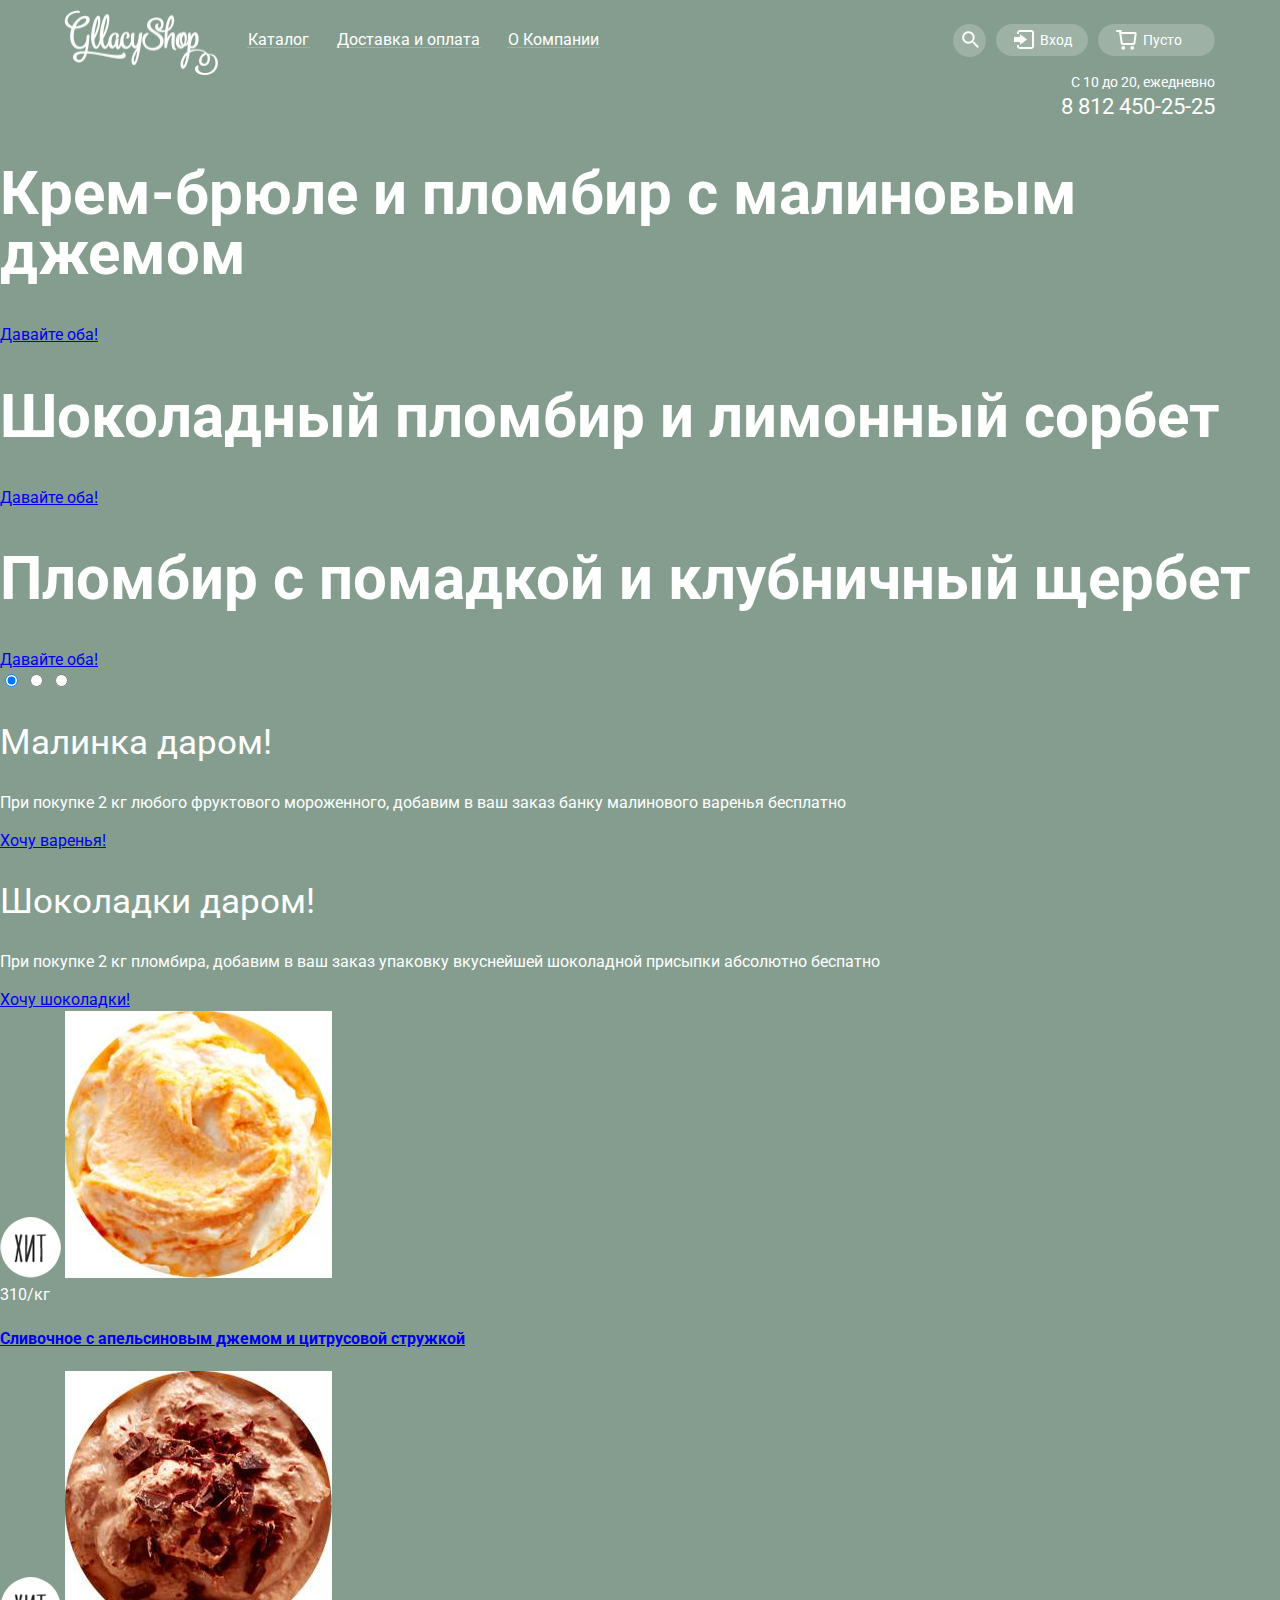
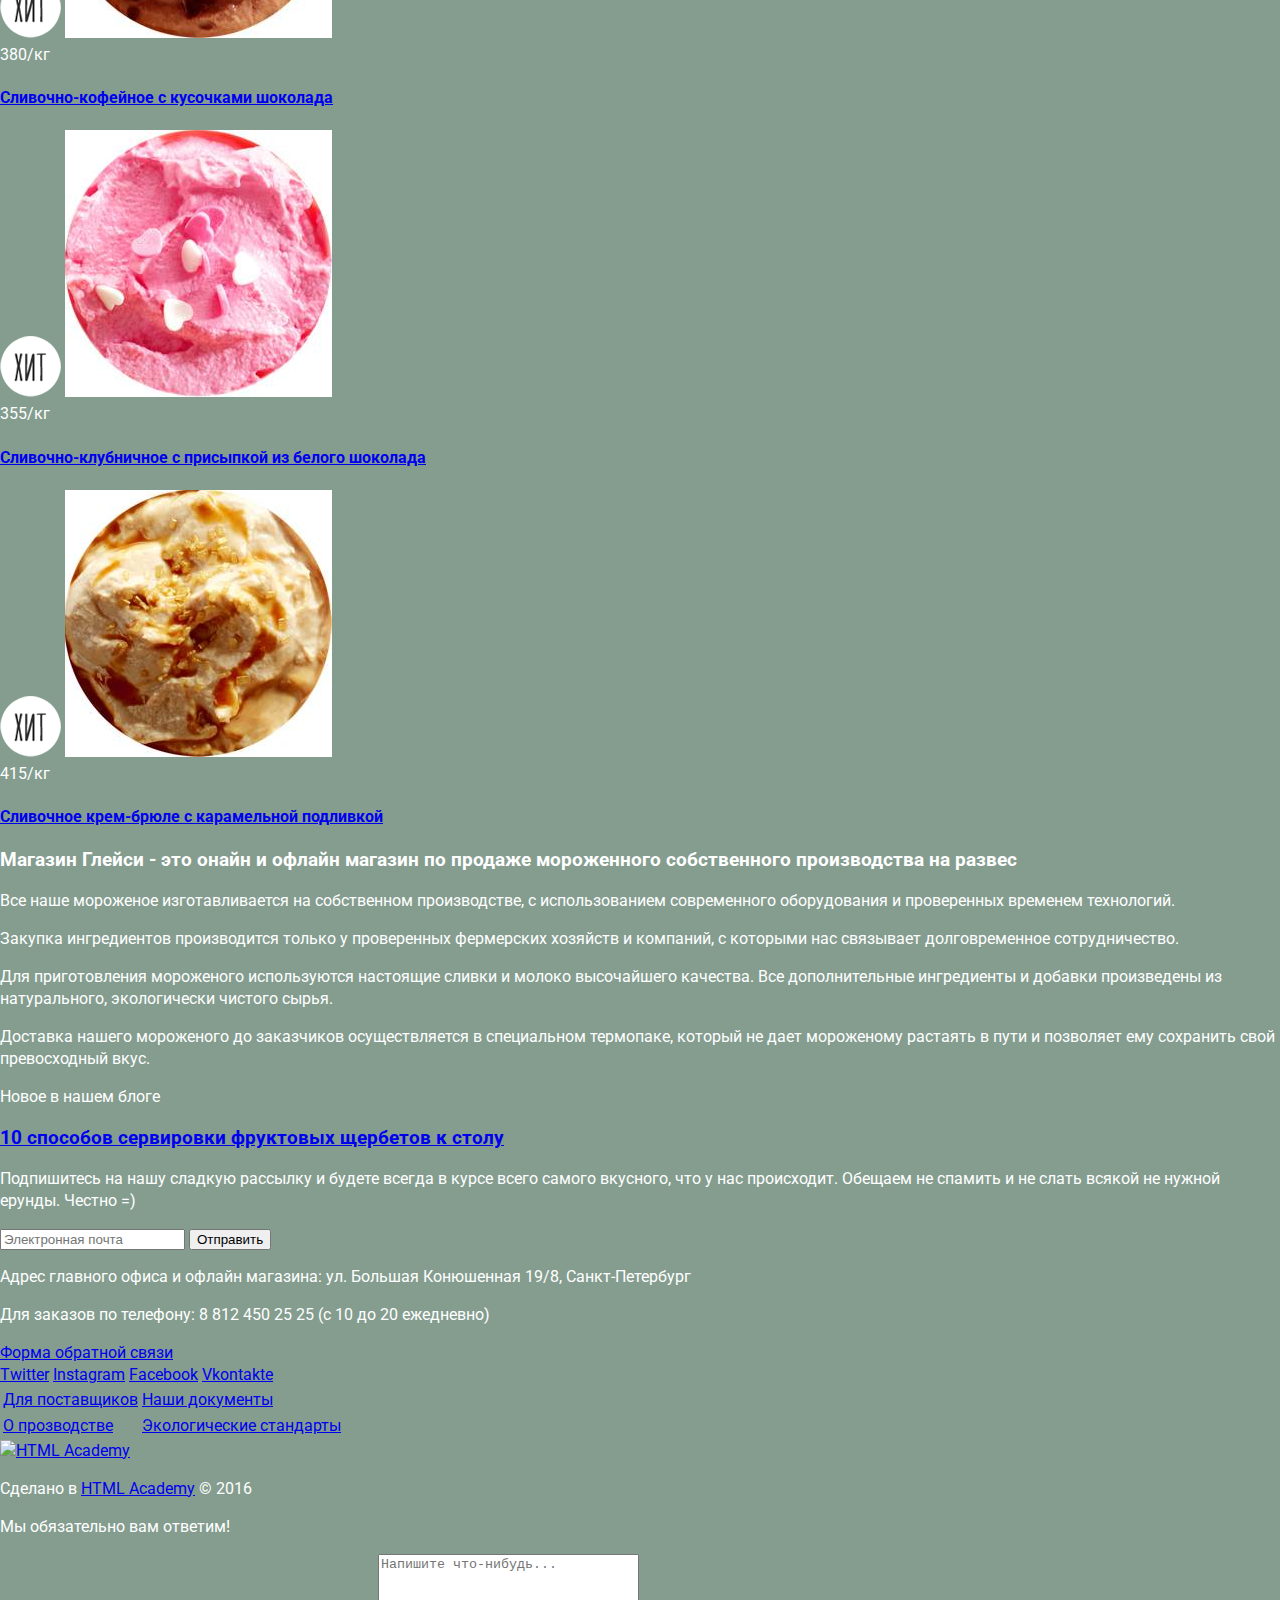
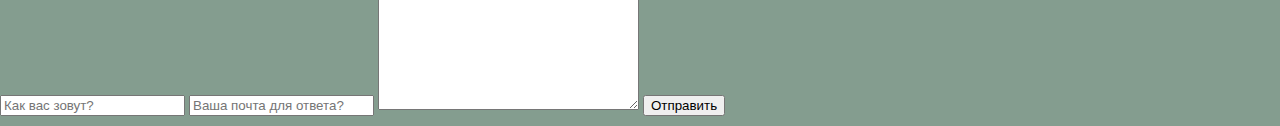
==== index.html @ 75b96e20 "Исправление и доработка классов" ====
<!DOCTYPE html>
<html lang="ru">
  <head>
    <meta charset="utf-8">
    <title>HTML Academy: Глейси</title>
    <link href='https://fonts.googleapis.com/css?family=Roboto:400,500,600,700&amp;subset=cyrillic,latin' rel='stylesheet' type='text/css'>
    <link rel="stylesheet" href="css/style.css">
  </head>
  <body class="page">
    
    
    <div class="page__main-head">
    
      <header class="main-head  main-head--clearfix">
      
        
        <div class="main-head__logo">
          <div class="logo">
            <img src="img/logo.png" width="154" height="65" alt="logo" title="Логотип">
          </div>
        </div>
        
        
        <div class="main-head__main-nav">
          <nav class="main-nav">
            
            <ul class="main-nav__list">
              
              <li class="main-nav__item  main-nav__item--1">
                <a href="#" class="main-nav__link">Каталог</a>
                <ul class="main-nav__submenu-list">
                  <li class="main-nav__submenu-item">
                    <span class="main-nav__submenu-title">Новинки</span>
                  </li>
                  <li class="main-nav__submenu-item">
                    <a href="catalog.html" class="main-nav__submenu-link">Сливочное</a>
                  </li>
                  <li class="main-nav__submenu-item">
                    <a href="#" class="main-nav__submenu-link">Щербеты</a>
                  </li>
                  <li class="main-nav__submenu-item">
                    <a href="#" class="main-nav__submenu-link">Фруктовый лед</a>
                  </li>
                  <li class="main-nav__submenu-item">
                    <a href="#" class="main-nav__submenu-link">Мелорин</a>
                  </li>
                </ul>
              </li>
              
              <li class="main-nav__item">
                <a href="#" class="main-nav__link">Доставка и оплата</a>
              </li>
              
              <li class="main-nav__item">
                <a href="#" class="main-nav__link">О Компании</a>
              </li>
              
            </ul>
            
          </nav>
        </div>
        
        
        <div class="main-head__user-menu">
         
          <div class="user-menu">
           
            <div class="user-menu__search">
              <div class="search">
                <a class="search__btn" href="#" title="Поиск"></a>
                <div class="search__popup">
                  <form class="search__form" action="#" method="get">
                    <input class="search__input" type="search" id="search" name="search" placeholder="Что ищем?" required>
                  </form>
                </div>
              </div>
            </div>
            
            <div class="user-menu__login">
              <div class="login">
                <a class="login__btn" href="#">Вход</a>
                <div class="login__popup">
                  <form class="login__form" action="/echo" method="post">
                    <input class="login__email" type="email" id="email" name="email" placeholder="Электронная почта" required>
                    <input class="login__password" type="password" id="password" name="password" placeholder="Пароль" required>
                    <input class="login__submit" type="submit" value="Войти">
                    <div class="login__links">
                      <a href="#">Забыли пароль?</a>
                      <a href="#">Новая регистрация</a>
                    </div>
                  </form>
                </div>
              </div>
            </div>
            
            <div class="user-menu__cart">
              <div class="cart">
                <a class="cart__link" href="#" title="Корзина">Пусто</a>
              </div>
            </div>
            
          </div>
          
          
          <div class="contacts-brief">
            С 10 до 20, ежедневно
            <span>8&nbsp;812&nbsp;450-25-25</span>
          </div>
          
        </div>
        
        
      </header>
      
    </div>
    
    
    
    
    <div class="page__main-content">
    
    
      <main class="main-content">

        <section class="slider">

          <div class="slider__item  slider__item--1">
            <h1 class="slider__title">Крем-брюле и пломбир с малиновым джемом</h1>
            <a href="#" class="slider__btn">Давайте оба!</a>
          </div>

          <div class="slider__item  slider__item--2">
            <h1 class="slider__title">Шоколадный пломбир и лимонный сорбет</h1>
            <a href="#" class="slider__btn">Давайте оба!</a>
          </div>

          <div class="slider__item  slider__item--3">
            <h1 class="slider__title">Пломбир с помадкой и клубничный щербет</h1>
            <a href="#" class="slider__btn">Давайте оба!</a>
          </div>

          <div class="slider__toggle">

            <label for="radio-slide1" ></label>
            <input type="radio" class="slide-toggle" id="radio-slide1" name="toggle" checked>

            <label for="radio-slide2" ></label>
            <input type="radio" class="slide-toggle" id="radio-slide2" name="toggle">

            <label for="radio-slide3" ></label>
            <input type="radio" class="slide-toggle" id="radio-slide3" name="toggle">

          </div>

        </section>


        <section class="banners">

          <div class="banners__block-1">
            <h2>Малинка даром!</h2>
            <p>При покупке 2 кг любого фруктового 
               мороженного, добавим в ваш заказ банку
               малинового варенья бесплатно</p>
            <a class="banners__btn" href="#">Хочу варенья!</a>
          </div>

          <div class="banners__block-1">
            <h2>Шоколадки даром!</h2>
            <p>При покупке 2 кг пломбира, добавим в ваш
               заказ упаковку вкуснейшей шоколадной
               присыпки абсолютно беспатно</p>
            <a class="banners__btn" href="#">Хочу шоколадки!</a>
          </div>

        </section>


        <section class="promo">

          <article class="product">
            <img class="product__hit-pic" src="img/hit-icon.png" alt="Хит" width="61" height="61">
            <img class="product__icecream-pic" src="img/product-01.jpg" alt="Мороженное" width="267" height="267">
            <div class="product__price">
              310<span class="product__price-ru-icon">/кг</span>
            </div>
            <a class="product__name" href="#">
              <h4>Сливочное с апельсиновым джемом и цитрусовой стружкой</h4>
            </a>
          </article>

          <article class="product">
            <img class="product__hit-pic" src="img/hit-icon.png" alt="Хит" width="61" height="61">
            <img class="product__icecream-pic" src="img/product-02.jpg" alt="Мороженное" width="267" height="267">
            <div class="product__price">
              380<span class="product__price-ru-icon">/кг</span>
            </div>
            <a class="product__name" href="#">
              <h4>Сливочно-кофейное с кусочками шоколада</h4>
            </a>
          </article>

          <article class="product">
            <img class="product__hit-pic" src="img/hit-icon.png" alt="Хит" width="61" height="61">
            <img class="product__icecream-pic" src="img/product-03.jpg" alt="Мороженное" width="267" height="267">
            <div class="product__price">
              355<span class="product__price-ru-icon">/кг</span>
            </div>
            <a class="product__name" href="#">
              <h4>Сливочно-клубничное с присыпкой из белого шоколада</h4>
            </a>
          </article>

          <article class="product">
            <img class="product__hit-pic" src="img/hit-icon.png" alt="Хит" width="61" height="61">
            <img class="product__icecream-pic" src="img/product-04.jpg" alt="Мороженное" width="267" height="267">
            <div class="product__price">
              415<span class="product__price-ru-icon">/кг</span>
            </div>
            <a class="product__name" href="#">
              <h4>Сливочное крем-брюле с карамельной подливкой</h4>
            </a>
          </article>

        </section>


        <section class="features">

          <h3 class="features__head">Магазин Глейси - это онайн и офлайн магазин по продаже мороженного собственного производства на развес</h3>

          <div class="features__item">
            <p>Все наше мороженое изготавливается на собственном производстве, с использованием современного оборудования и проверенных временем технологий.</p>
          </div>

          <div class="features__item">
            <p>Закупка ингредиентов  производится только у проверенных фермерских хозяйств и компаний, с которыми нас связывает долговременное сотрудничество.</p>
          </div>

          <div class="features__item">
            <p>Для приготовления мороженого используются настоящие сливки и молоко высочайшего качества. Все дополнительные ингредиенты и добавки произведены из натурального, экологически чистого сырья.</p>
          </div>

          <div class="features__item">
            <p>Доставка нашего мороженого до заказчиков осуществляется в специальном термопаке, который не дает мороженому растаять в пути и позволяет ему сохранить свой превосходный вкус.</p>
          </div>

        </section>


        <section class="news">

          <div class="news__random-theme">
            <p>Новое в нашем блоге</p>
            <a class="news__random-link" href="#">
              <h3>10 способов сервировки фруктовых щербетов к столу</h3>
            </a>
          </div>

          <div class="news__subscribe">
            <p>Подпишитесь на нашу сладкую рассылку
              и будете всегда в курсе всего самого вкусного, что у нас происходит. Обещаем не спамить и не слать всякой не нужной ерунды. Честно =) </p>
            <form action="/echo" method="post">
              <input class="news__email" type="email" name="news-email" placeholder="Электронная почта" required>
              <input class="news__submit" type="submit" value="Отправить">
            </form>
          </div>

        </section>


        <div class="contacts-full">

          <div class="contacts-full__map">

          </div>

          <div class="contacts-full__info">
            <div class="contacts-full__address">
              <p>Адрес главного офиса и
                 офлайн магазина:
                 <span>ул. Большая Конюшенная
                       19/8, Санкт-Петербург</span></p>
            </div>
            <div class="contacts-full__phone">
              <p>Для заказов по телефону:
                 <span>8 812 450 25 25</span>
                 (с 10 до 20 ежедневно)</p>
            </div>
            <a class="contacts-full__btn" href="#">Форма обратной связи</a>
          </div>

        </div>

      </main>
      
      
    </div>
     
      
      
    <footer class="main-footer">

      <div class="social">
        <a class="social__btn  social__btn--twitter" href="#" title="Twitter">Twitter</a>
        <a class="social__btn  social__btn--insta" href="#" title="Instagram">Instagram</a>
        <a class="social__btn  social__btn--fb" href="#" title="Facebook">Facebook</a>
        <a class="social__btn  social__btn--vk" href="#" title="Vkontakte">Vkontakte</a>
      </div>

      <div class="more-info">
        <table>
          <tr>
            <td class="more-info__item">
              <a class="more-info__item-1" href="#">Для поставщиков</a>
            </td>
            <td class="more-info__item">
              <a class="more-info__item-2" href="#">Наши документы</a>
            </td>
          </tr>
          <tr>
            <td class="more-info__item">
              <a class="more-info__item-3" href="#">О прозводстве</a>
            </td>
            <td class="more-info__item">
              <a class="more-info__item-4" href="#">Экологические стандарты</a>
            </td>
          </tr>
        </table>
      </div>

      <div class="copyright">
        <a class="copyright__logo" href="https://htmlacademy.ru" target="_blank">
          <img src="#" width="" height="" alt="HTML Academy">
        </a>
        <p class="copyright__text">
          Сделано в <a href="https://htmlacademy.ru" class="copyright__link" target="_blank">HTML Academy</a> © 2016
        </p>
      </div>

    </footer>
    
    
    
    <div class="modal-writeus">
     
      <div class="modal-writeus__close"></div>
      
      <p>Мы обязательно вам ответим!</p>
      
      <form class="modal-writeus__form" action="/echo" method="post">
        <input class="modal-writeus__name" type="text" name="modal-writeus__name" placeholder="Как вас зовут?" required>
        <input class="modal-writeus__email" type="email" name="modal-writeus__email" placeholder="Ваша почта для ответа?" required>
        <textarea class="modal-writeus__text" name="modal-writeus__text" id="modal-writeus__text" cols="30" rows="10" placeholder="Напишите что-нибудь..."></textarea>
        <input class="modal-writeus__btn" type="submit" name="modal-writeus__submit" value="Отправить">
      </form>
      
    </div>
    
    
    
  </body>
</html>
---- css/style.css ----
/*=========================== 
ОБЩИЕ СТИЛИ 
===========================*/

.page {
  color: #fff;
  font-weight: normal;
  font-size: 16px;
  font-family: "Roboto", Arial, sans-serif;
  line-height: 22px;
  background-color: #849d8f;
  margin: 10px 0;
  padding: 0;
}

h1 {
  color: #fff;
  font-weight: bold;
  font-size: 60px;
  font-family: "Roboto", Arial, sans-serif;
  line-height: 60px;
}

h2 {
  color: #fff;
  font-weight: normal;
  font-size: 35px;
  font-family: "Roboto", Arial, sans-serif;
  line-height: 41px;
}

.page__main-head {
  width: 100%;
  margin: 0;
  padding: 0;
}










/*=========================== 
ШАПКА
===========================*/

.main-head {
  width: 1150px;
  margin: 0 auto;
  padding: 0 25px;
}

.main-head--clearfix::after {
  display: table;
  clear: both;
  content: "";
}

.main-head__logo {
  float: left;
  width: 154px;
  height: 64px;
  margin-left: -1px;
}





/*=============
==============*/

.main-nav {
  float: left;
  width: 410px;
  min-height: 64px;
}

.main-nav__list {
  margin: 0;
  margin-left: 20px;
  padding: 0;
}

.main-nav__item {
  display: inline-block;
  vertical-align: top;
  list-style: none;
  margin-top: 19px;
}

.main-nav__item--1 {
  position: relative;
}

.main-nav__link {
  position: relative;
  margin-right: 4px;
  padding: 10px;
  width: 33px;
  height: 33px;
  border-radius: 50px;
  color: #fff;
  text-decoration: none;
  font-size: 16px;
  line-height: 18px;
}

.main-nav__link::before {
  content: "";
  position: absolute;
  bottom: 11px;
  right: 9px;
  left: 9px;
  height: 1px;
  background-color: rgba(255, 255, 255, 0.2);
}

.main-nav__link:hover {
  background-color: #f7f6f3;
  color: #333333;
}

.main-nav__submenu-list {
  display: none;
  position: absolute;
  list-style: none;
  margin: 0;
  padding: 0;
}

.main-nav__item--1:hover .main-nav__submenu-list {
  display: block;
  position: absolute;
  clear: both;
}

.main-nav__submenu-item {
  
}

.main-nav__submenu-link {
  text-decoration: none;
  color: #fff;
}





/*=============
==============*/

.main-head__user-menu {
  min-height: 75px;
  float: right;
  width: 262px;
  margin-top: 14px;
}



.user-menu {
  display: block;
  margin-bottom: 10px;
}



.user-menu__search {
  display: inline-block;
  vertical-align: top;
  margin-right: 6px;
}

.search {
  display: inline-block;
  vertical-align: top;
  position: relative;
}

.search__btn {
  color: #fff;
  text-decoration: none;
  display: block;
  width: 33px;
  height: 33px;
  border-radius: 50px;
  background: #9db1a5 url(../img/search-icon.png) no-repeat 9px 7px;
  font-size: 14px;
  line-height: 16px;
}

.search__btn:hover {
  background: #f8f7f4 url(../img/search-black-icon.png) no-repeat 9px 7px;
  color: #323232;
}

.search__popup {
  display: none;
  position: absolute;
}

.search:hover .search__popup {
  display: block;
  position: absolute;
  clear: both;
}

.search__form {
  
}

.search__input {
  
}



.user-menu__login {
  display: inline-block;
  vertical-align: top;
  margin-right: 6px;
}

.login {
  display: inline-block;
  vertical-align: top;
  position: relative;
}

.login__btn {
  color: #fff;
  text-decoration: none;
  display: block;
  width: 48px;
  height: 24px;
  border-radius: 50px;
  padding-top: 8px;
  padding-left: 44px;
  background: #9db1a5 url(../img/login-icon.png) no-repeat 18px 6px;
  font-size: 14px;
  line-height: 16px;
}

.login__btn:hover {
  background: #f8f7f4 url(../img/login-black-icon.png) no-repeat 18px 6px;
  color: #323232;
}

.login__popup {
  display: none;
  position: absolute;
}

.login:hover .login__popup {
  display: block;
  position: absolute;
  clear: both;
}


.login__form {
  
}

.login__email {
  
}

.login__password {
  
}

.login__submit {
  
}

.login__links {
  
}



.user-menu__cart {
  display: inline-block;
  vertical-align: top;
}

.cart {
  position: relative;
}

.cart__link {
  color: #fff;
  text-decoration: none;
  display: block;
  width: 72px;
  height: 24px;
  border-radius: 50px;
  padding-top: 8px;
  padding-left: 45px;
  background: #9db1a5 url(../img/cart-icon.png) no-repeat 18px 6px;
  font-size: 14px;
  line-height: 16px;
}



.contacts-brief {
  width: 170px;
  float: right;
  font-size: 14px;
  line-height: 16px;
  text-align: right;
  padding-top: 7px;
}

.contacts-brief span {
  font-size: 22px;
  line-height: 34px;
}
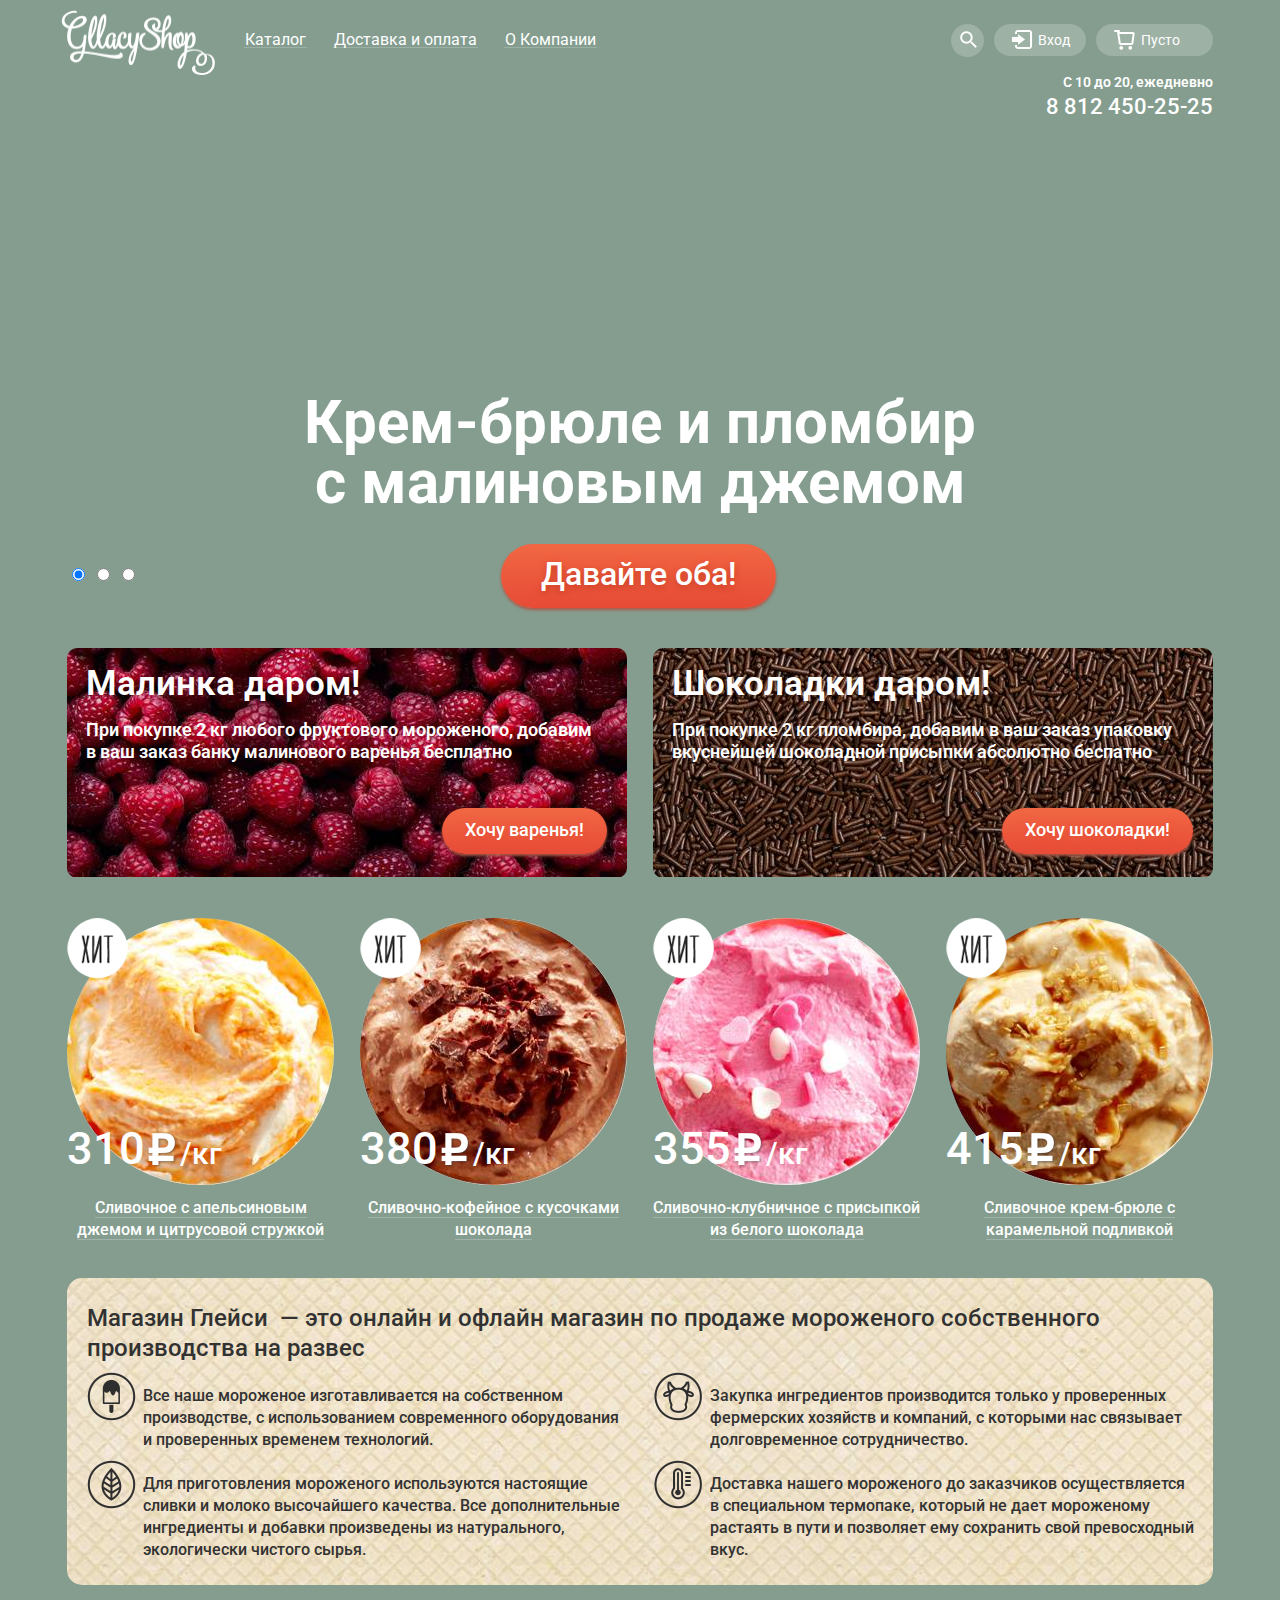
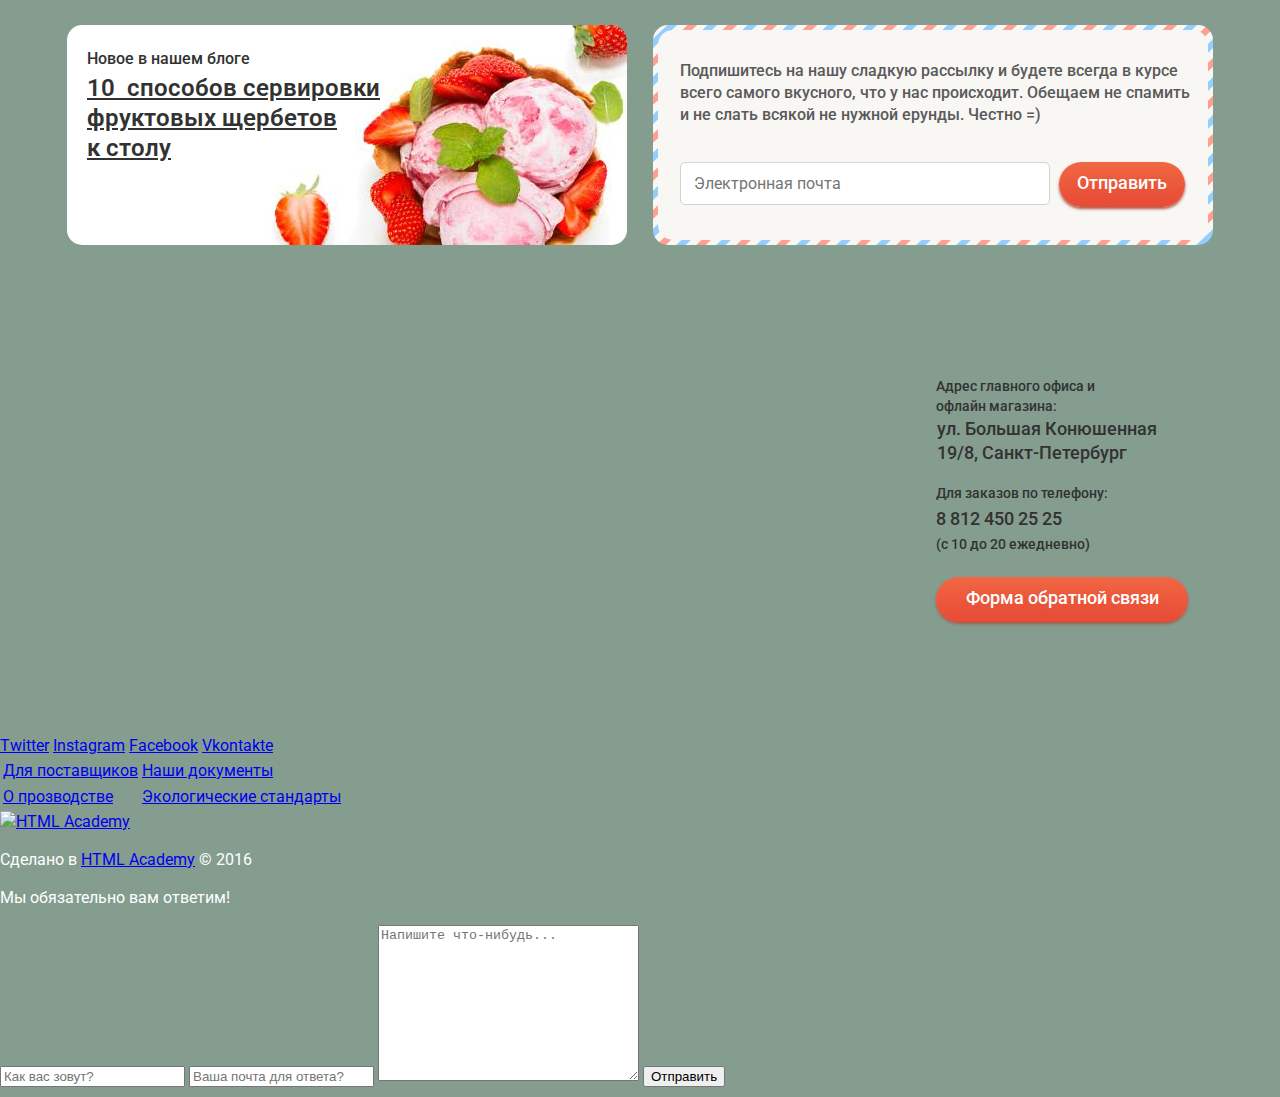
==== commit 3efbbcb0: "Сверстаны блоки карты и обратной связи (без самой карты, ховеров и попапа)" ====
--- a/index.html
+++ b/index.html
@@ -159,17 +159,16 @@
 
           <div class="banners__block-1">
             <h2>Малинка даром!</h2>
-            <p>При покупке 2 кг любого фруктового 
-               мороженного, добавим в ваш заказ банку
+            <p>При покупке 2 кг любого фруктового мороженого, добавим 
+               в&nbsp;ваш заказ банку
                малинового варенья бесплатно</p>
             <a class="banners__btn" href="#">Хочу варенья!</a>
           </div>
 
-          <div class="banners__block-1">
+          <div class="banners__block-2">
             <h2>Шоколадки даром!</h2>
-            <p>При покупке 2 кг пломбира, добавим в ваш
-               заказ упаковку вкуснейшей шоколадной
-               присыпки абсолютно беспатно</p>
+            <p>При покупке 2 кг пломбира, добавим в ваш заказ упаковку 
+               вкуснейшей&nbsp;шоколадной присыпки абсолютно беспатно</p>
             <a class="banners__btn" href="#">Хочу шоколадки!</a>
           </div>
 
@@ -182,90 +181,102 @@
             <img class="product__hit-pic" src="img/hit-icon.png" alt="Хит" width="61" height="61">
             <img class="product__icecream-pic" src="img/product-01.jpg" alt="Мороженное" width="267" height="267">
             <div class="product__price">
-              310<span class="product__price-ru-icon">/кг</span>
+              310<img class="product__price-ru-icon" src="img/rub-icon.png" width="31" height="36" alt="руб" title="руб"><span class="product__price-kg">/кг</span>
             </div>
             <a class="product__name" href="#">
               <h4>Сливочное с апельсиновым джемом и цитрусовой стружкой</h4>
             </a>
+            <a href="#" class="product__btn">Быстрый просмотр</a>
           </article>
 
           <article class="product">
             <img class="product__hit-pic" src="img/hit-icon.png" alt="Хит" width="61" height="61">
             <img class="product__icecream-pic" src="img/product-02.jpg" alt="Мороженное" width="267" height="267">
             <div class="product__price">
-              380<span class="product__price-ru-icon">/кг</span>
+              380<img class="product__price-ru-icon" src="img/rub-icon.png" width="31" height="36" alt="руб" title="руб"><span class="product__price-kg">/кг</span>
             </div>
             <a class="product__name" href="#">
               <h4>Сливочно-кофейное с кусочками шоколада</h4>
             </a>
+            <a href="#" class="product__btn">Быстрый просмотр</a> 
           </article>
 
           <article class="product">
             <img class="product__hit-pic" src="img/hit-icon.png" alt="Хит" width="61" height="61">
             <img class="product__icecream-pic" src="img/product-03.jpg" alt="Мороженное" width="267" height="267">
             <div class="product__price">
-              355<span class="product__price-ru-icon">/кг</span>
+              355<img class="product__price-ru-icon" src="img/rub-icon.png" width="31" height="36" alt="руб" title="руб"><span class="product__price-kg">/кг</span>
             </div>
             <a class="product__name" href="#">
               <h4>Сливочно-клубничное с присыпкой из белого шоколада</h4>
-            </a>
+            </a> 
+            <a href="#" class="product__btn">Быстрый просмотр</a>
           </article>
 
           <article class="product">
             <img class="product__hit-pic" src="img/hit-icon.png" alt="Хит" width="61" height="61">
             <img class="product__icecream-pic" src="img/product-04.jpg" alt="Мороженное" width="267" height="267">
             <div class="product__price">
-              415<span class="product__price-ru-icon">/кг</span>
+              415<img class="product__price-ru-icon" src="img/rub-icon.png" width="31" height="36" alt="руб" title="руб"><span class="product__price-kg">/кг</span>
             </div>
             <a class="product__name" href="#">
               <h4>Сливочное крем-брюле с карамельной подливкой</h4>
-            </a>
+            </a> 
+            <a href="#" class="product__btn">Быстрый просмотр</a>
           </article>
 
         </section>
 
 
         <section class="features">
-
-          <h3 class="features__head">Магазин Глейси - это онайн и офлайн магазин по продаже мороженного собственного производства на развес</h3>
-
-          <div class="features__item">
-            <p>Все наше мороженое изготавливается на собственном производстве, с использованием современного оборудования и проверенных временем технологий.</p>
-          </div>
-
-          <div class="features__item">
-            <p>Закупка ингредиентов  производится только у проверенных фермерских хозяйств и компаний, с которыми нас связывает долговременное сотрудничество.</p>
-          </div>
-
-          <div class="features__item">
-            <p>Для приготовления мороженого используются настоящие сливки и молоко высочайшего качества. Все дополнительные ингредиенты и добавки произведены из натурального, экологически чистого сырья.</p>
-          </div>
-
-          <div class="features__item">
-            <p>Доставка нашего мороженого до заказчиков осуществляется в специальном термопаке, который не дает мороженому растаять в пути и позволяет ему сохранить свой превосходный вкус.</p>
+          
+          <div class="features__content">
+
+            <h3 class="features__head">Магазин Глейси &nbsp;&mdash; это онлайн и офлайн магазин по продаже мороженого собственного производства на развес</h3>
+
+            <div class="features__item  features__item--pic1">
+              <p>Все наше мороженое изготавливается на собственном производстве, с использованием современного оборудования и проверенных временем технологий.</p>
+            </div>
+
+            <div class="features__item  features__item--pic2">
+              <p>Закупка ингредиентов  производится только у проверенных фермерских хозяйств и компаний, с которыми нас связывает долговременное сотрудничество.</p>
+            </div>
+
+            <div class="features__item  features__item--pic3">
+              <p>Для приготовления мороженого используются настоящие сливки и молоко высочайшего качества. Все дополнительные ингредиенты и добавки произведены из натурального, экологически чистого сырья.</p>
+            </div>
+
+            <div class="features__item  features__item--pic4">
+              <p>Доставка нашего мороженого до заказчиков осуществляется в специальном термопаке, который не дает мороженому растаять в пути и позволяет ему сохранить свой превосходный вкус.</p>
+            </div>
+          
           </div>
 
         </section>
 
 
         <section class="news">
-
-          <div class="news__random-theme">
-            <p>Новое в нашем блоге</p>
-            <a class="news__random-link" href="#">
-              <h3>10 способов сервировки фруктовых щербетов к столу</h3>
-            </a>
-          </div>
-
-          <div class="news__subscribe">
-            <p>Подпишитесь на нашу сладкую рассылку
-              и будете всегда в курсе всего самого вкусного, что у нас происходит. Обещаем не спамить и не слать всякой не нужной ерунды. Честно =) </p>
-            <form action="/echo" method="post">
-              <input class="news__email" type="email" name="news-email" placeholder="Электронная почта" required>
-              <input class="news__submit" type="submit" value="Отправить">
-            </form>
-          </div>
-
+          
+           <div class="news__block">
+            <div class="news__random-theme">
+              <p>Новое в нашем блоге</p>
+              <a class="news__random-link" href="#">
+                <h3>10  &nbsp;способов сервировки фруктовых щербетов к&nbsp;столу</h3>
+              </a>
+            </div>
+          </div> 
+          
+          <div class="news__block  news__block--subs-bg">
+            <div class="news__subscribe">
+              <p>Подпишитесь на нашу сладкую рассылку
+                и будете всегда в курсе всего самого вкусного, что у нас происходит. Обещаем не спамить и&nbsp;не&nbsp;слать всякой не нужной ерунды. Честно =) </p>
+              <form action="/echo" method="post">
+                <input class="news__email" type="email" name="news-email" placeholder="Электронная почта" required>
+                <input class="news__submit" type="submit" value="Отправить">
+              </form>
+            </div>
+          </div>      
+         
         </section>
 
 
@@ -274,22 +285,24 @@
           <div class="contacts-full__map">
 
           </div>
-
-          <div class="contacts-full__info">
-            <div class="contacts-full__address">
-              <p>Адрес главного офиса и
-                 офлайн магазина:
-                 <span>ул. Большая Конюшенная
-                       19/8, Санкт-Петербург</span></p>
-            </div>
-            <div class="contacts-full__phone">
-              <p>Для заказов по телефону:
-                 <span>8 812 450 25 25</span>
-                 (с 10 до 20 ежедневно)</p>
-            </div>
-            <a class="contacts-full__btn" href="#">Форма обратной связи</a>
-          </div>
-
+            
+          <div class="contacts-full__info-wrap">
+            <div class="contacts-full__info">
+              <div class="contacts-full__address">
+                <p>Адрес главного офиса и
+                   офлайн&nbsp;магазина:
+                   <span>ул.&nbsp;Большая Конюшенная
+                         19/8, Санкт-Петербург</span></p>
+              </div>
+              <div class="contacts-full__phone">
+                <p>Для заказов по телефону:
+                   <span>8 812 450 25 25</span>
+                   (с 10 до 20 ежедневно)</p>
+              </div>
+              <a class="contacts-full__btn" href="#">Форма обратной связи</a>
+            </div>
+          </div>
+          
         </div>
 
       </main>
--- a/css/style.css
+++ b/css/style.css
@@ -49,9 +49,10 @@
 ===========================*/
 
 .main-head {
-  width: 1150px;
+  width: 1146px;
   margin: 0 auto;
-  padding: 0 25px;
+  margin-bottom: 20px;
+  padding: 0 27px;
 }
 
 .main-head--clearfix::after {
@@ -64,7 +65,7 @@
   float: left;
   width: 154px;
   height: 64px;
-  margin-left: -1px;
+  margin-left: -6px;
 }
 
 
@@ -108,6 +109,7 @@
   text-decoration: none;
   font-size: 16px;
   line-height: 18px;
+  font-family: "Roboto", Arial, sans-serif;
 }
 
 .main-nav__link::before {
@@ -193,6 +195,7 @@
   background: #9db1a5 url(../img/search-icon.png) no-repeat 9px 7px;
   font-size: 14px;
   line-height: 16px;
+  font-family: "Roboto", Arial, sans-serif;
 }
 
 .search__btn:hover {
@@ -245,6 +248,7 @@
   background: #9db1a5 url(../img/login-icon.png) no-repeat 18px 6px;
   font-size: 14px;
   line-height: 16px;
+  font-family: "Roboto", Arial, sans-serif;
 }
 
 .login__btn:hover {
@@ -315,12 +319,641 @@
   width: 170px;
   float: right;
   font-size: 14px;
+  font-family: "Roboto", Arial, sans-serif;
   line-height: 16px;
   text-align: right;
   padding-top: 7px;
+  font-weight: 500;
+  font-weight: 600;
 }
 
 .contacts-brief span {
   font-size: 22px;
   line-height: 34px;
-}
+  font-weight: 500;
+  font-family: "Roboto", Arial, sans-serif;
+}
+
+
+
+
+
+
+
+
+
+/*=========================== 
+МАЙН
+===========================*/
+
+
+.page__main-content {
+/*  width: 1150px;*/
+/*  margin: 0 auto;*/
+/*  padding: 0 25px;*/
+}
+
+
+
+
+
+/*=========================== 
+СЛАЙДЕР
+===========================*/
+
+.slider {
+  width: 1146px;
+  min-height: 470px;
+  margin: 0 auto;
+  margin-bottom: 20px;
+  padding: 0 27px;
+}
+
+
+
+.slider__item {
+  width: 1146px;
+  min-height: 470px;
+  position: relative;
+  margin: 0 auto;
+}
+
+.slider__title {
+  color: #fff;
+  font-weight: 700;
+  font-size: 60px;
+  font-family: "Roboto", Arial, sans-serif;
+  line-height: 60px;
+  width: 680px;
+  text-align: center;
+  margin: 0;
+  padding: 0;
+  position: absolute;
+  top: 249px;
+  left: 233px; 
+  display: inline-block;
+  vertical-align: top;
+}
+
+.slider__btn {
+  text-decoration: none;
+  color: #fff;
+  font-size: 32px;
+  font-family: "Roboto", Arial, sans-serif;
+  line-height: 44px;
+  font-weight: 500;
+  text-shadow: 0 3px 7px #c73f25;
+  position: absolute;
+  top: 400px;
+  left: 434px;
+  padding: 8px 40px;
+  padding-bottom: 12px;
+  border-radius: 50px;
+  box-shadow: 0 2px 3px 0 #ab5948;
+  background: #ec583c;
+  background: linear-gradient(to bottom, #f16743, #e74b36);
+/*  margin-bottom: 20px;*/
+}
+
+.slider__item--1 {
+/*  background: url(../img/bg-slide-1.png) no-repeat top;*/
+/*  display: none;*/
+}
+
+.slider__item--2 {
+  background: url(../img/bg-slide-2.png) no-repeat top;
+  display: none;
+}
+
+.slider__item--3 {
+  background: url(../img/bg-slide-3.png) no-repeat top;
+  display: none;
+}
+
+
+
+.slider__toggle {
+  position: absolute;
+  top: 565px;
+}
+
+.slide-toggle {
+  
+}
+
+
+
+
+
+
+
+
+
+
+/*=========================== 
+БАННЕРЫ
+===========================*/
+
+.banners {
+  width: 1146px;
+  min-height: 230px;
+  margin: 0 auto;
+  margin-top: 34px;
+  margin-bottom: 20px;
+  padding: 0 27px;
+}
+
+
+
+.banners__btn {
+  text-decoration: none;
+  color: #fff;
+  font-size: 18px;
+  line-height: 24px;
+  font-weight: 500;
+  font-family: "Roboto", Arial, sans-serif;
+  text-shadow: 0 3px 7px #e9543a;
+  position: absolute;
+  top: 160px;
+  right: 20px;
+  padding: 10px 23px;
+  padding-bottom: 12px;
+  border-radius: 50px;
+  box-shadow: 0 2px 3px 0 #ab5948;
+  background: #ec583c;
+  background: linear-gradient(to bottom, #f16743, #e74b36);
+
+}
+
+.banners__block-1 {
+  display: inline-block;
+  vertical-align: top;
+  width: 560px;
+  margin-right: 22px;
+  min-height: 230px;
+  position: relative;
+  background: url(../img/banners-raspberry.jpg) no-repeat;
+  border-radius: 10px;
+}
+
+.banners__block-2 {
+  display: inline-block;
+  vertical-align: top;
+  width: 560px;
+  min-height: 230px;
+  position: relative;
+  background: url(../img/banners-chocolate.jpg) no-repeat;
+  border-radius: 10px;
+}
+
+.banners__block-1 h2,
+.banners__block-2 h2 {
+  padding: 0;
+  margin: 0;
+  margin-top: 15px;
+  margin-left: 19px;
+  display: block;
+  color: #fff;
+  font-size: 35px;
+  line-height: 41px;
+  font-weight: 600;
+  font-family: "Roboto", Arial, sans-serif;
+}
+
+.banners__block-1 p,
+.banners__block-2 p {
+  padding: 0;
+  margin: 0;
+  margin-top: 15px;
+  margin-left: 19px;
+  display: block;
+  color: #fff;
+  font-size: 18px;
+  line-height: 22px;
+  font-weight: 600;
+  font-family: "Roboto", Arial, sans-serif;
+}
+
+
+
+
+
+
+
+
+
+
+/*=========================== 
+ПРОМО
+===========================*/
+
+.promo {
+  width: 1146px;
+  min-height: 330px;
+  margin: 0 auto;
+  margin-bottom: 20px;
+  margin-top: 40px;
+  padding: 0 27px;
+}
+
+
+
+.product {
+  display: inline-block;
+  vertical-align: top;
+  width: 267px;
+  margin-right: 22px;
+  position: relative;
+}
+
+.product:nth-child(4n+4) {
+  margin-right: 0;
+}
+
+.product__hit-pic {
+  position: absolute;
+  top: 0;
+  left: 0;
+}
+
+.product__icecream-pic {
+  border-radius: 50%;
+}
+
+.product__price {
+  font-size: 45px;
+  line-height: 45px;
+  font-weight: 500;
+  font-family: "Roboto", Arial, sans-serif;
+  position: absolute;
+  top: 208px;
+  left: 0;
+}
+
+.product__price-ru-icon {
+  position: absolute;
+  top: 6px;
+  left: 80px;
+}
+
+.product__price-kg {
+  font-size: 30px;
+  line-height: 45px;
+  font-weight: 500;
+  font-family: "Roboto", Arial, sans-serif;
+  padding-left: 35px;
+}
+
+.product__name,
+.product__name h4 {
+  font-size: 16px;
+  line-height: 22px;
+  font-weight: 500;
+  font-family: "Roboto", Arial, sans-serif;
+  text-decoration: none;
+  color: #fff;
+  text-align: center;
+  margin: 0;
+  margin-top: 6px;
+  display: inline-block;
+  vertical-align: top;
+}
+
+.product__name h4 {
+  display: inline;
+  border-bottom: 1px solid rgba(230, 230, 235, 0.3);
+}
+
+.product__btn {
+  display: none;
+}
+
+.product:hover .product__btn {
+  
+}
+
+
+
+
+
+
+
+
+
+
+/*=========================== 
+ФУНКЦИИ
+===========================*/
+
+.features {
+  width: 1146px;
+  min-height: 307px;
+  margin: 0 auto;
+  margin-bottom: 20px;
+  margin-top: 30px;
+  padding: 0 27px;
+  
+}
+
+
+
+.features__content {
+  background: url(../img/features-pattern.jpg);
+  border-radius: 15px;
+  min-height: 307px;
+}
+
+.features__head {
+  color: #323232;
+  font-size: 24px;
+  line-height: 30px;
+  font-weight: 500;
+  font-family: "Roboto", Arial, sans-serif;
+  padding-left: 20px;
+  padding-top: 25px;
+/*  font-kerning: none;*/
+  margin: 0;
+}
+
+.features__item {
+  display: inline-block;
+  vertical-align: top;
+  width: 487px;
+  margin-left: 20px;
+  padding-left: 56px;
+  padding-top: 22px;
+}
+
+.features__item:nth-child(2n+1) {
+  margin-left: 20px;
+}
+
+.features__item p {
+  margin: 0;
+  padding: 0;
+  color: #323232;
+  font-size: 16px;
+  line-height: 22px;
+  font-weight: 500;
+  font-family: "Roboto", Arial, sans-serif;
+}
+
+.features__item--pic1 {
+  background: url(../img/features-icecream.png) no-repeat 0 9px;
+}
+
+.features__item--pic2 {
+  background: url(../img/features-cow.png) no-repeat 0 9px;
+}
+
+.features__item--pic3 {
+  background: url(../img/features-leaf.png) no-repeat 0 9px;
+}
+
+.features__item--pic4 {
+  background: url(../img/features-thermo.png) no-repeat 0 9px;
+}
+
+
+
+
+
+
+
+
+
+
+/*=========================== 
+НОВОСТИ
+===========================*/
+
+.news {
+  width: 1146px;
+  min-height: 220px;
+  margin: 0 auto;
+  margin-bottom: 20px;
+  margin-top: 40px;
+  padding: 0 27px;
+}
+
+
+
+.news__block {
+  display: inline-block;
+  vertical-align: top;
+  width: 560px;
+  margin-right: 22px;
+  min-height: 220px;
+  border-radius: 15px;
+}
+
+.news__block:nth-child(2n+2) {
+  margin-right: 0;
+}
+
+.news__random-theme {
+  min-height: 220px;
+  background: url(../img/news-theme.jpg) no-repeat;
+  border-radius: 15px;
+}
+
+.news__random-theme p {
+  margin: 0;
+  color: #323232;
+  font-size: 16px;
+  line-height: 22px;
+  font-weight: 500;
+  font-family: "Roboto", Arial, sans-serif;
+  padding-top: 23px;
+  padding-left: 20px;
+}
+
+.news__random-link {
+  width: 330px;
+  display: inline-block;
+  padding-left: 20px;
+  padding-top: 3px;
+  color: #323232;
+}
+
+.news__random-link h3 {
+  color: #323232;
+  font-size: 24px;
+  line-height: 30px;
+  font-weight: 600;
+  font-family: "Roboto", Arial, sans-serif;
+  margin: 0;
+}
+
+.news__block--subs-bg {
+  min-height: 210px;
+  border-radius: 15px;
+  padding: 5px;
+  width: 550px;
+  background: #f8f7f4 url(../img/news-post-pattern.png) -10px;
+}
+
+.news__subscribe {
+  min-height: 210px;
+  border-radius: 15px;
+  background: #f8f7f4;
+}
+
+.news__subscribe p {
+  margin: 0;
+  color: #5a5a5a;
+  font-size: 16px;
+  line-height: 22px;
+  font-weight: 500;
+  font-family: "Roboto", Arial, sans-serif;
+  padding-top: 30px;
+  padding-left: 22px;
+}
+
+.news__email {
+  width: 342px;
+  height: 39px;
+  border-radius: 5px;
+  margin-top: 36px;
+  margin-left: 22px;
+  border: 1px solid #d3d3d2;
+  color: #999999;
+  font-size: 16px;
+  line-height: 24px;
+  font-weight: 400;
+  font-family: "Roboto", Arial, sans-serif;
+  padding-left: 13px;
+  padding-right: 13px;
+}
+
+.news__submit {
+  text-decoration: none;
+  color: #fefefe;
+  font-size: 18px;
+  line-height: 24px;
+  font-weight: 500;
+  font-family: "Roboto", Arial, sans-serif;
+  text-shadow: 0 3px 7px #e9543a;
+  padding: 9px 18px;
+  padding-bottom: 12px;
+  border-radius: 50px;
+  box-shadow: 0 2px 3px 0 #ab5948;
+  background: #ec583c;
+  background: linear-gradient(to bottom, #f16743, #e74b36);
+  margin-top: 34px;
+  margin-left: 5px;
+  border: none;
+}
+
+
+
+
+
+
+
+
+
+
+/*=========================== 
+БЛОК С КОНТАКТАМИ И КАРТОЙ
+===========================*/
+
+.contacts-full {
+  position: relative;
+  margin-top: 40px;
+}
+
+
+
+.contacts-full__map {
+  width: 100%;
+  position: absolute;
+/*  min-height: 430px;*/
+/*  margin-top: 40px;*/
+}
+
+
+
+.contacts-full__info-wrap {
+  width: 1146px;
+  min-height: 430px;
+  margin: 0 auto;
+  margin-bottom: 20px;
+  padding: 0 27px;
+  position: relative;
+}
+
+.contacts-full__info {
+  position: absolute;
+  top: 61px;
+  right: 27px;
+  padding: 25px;
+  width: 252px;
+  border-radius: 15px;
+}
+
+.contacts-full__address p {
+  margin: 0;
+  color: #323232;
+  font-size: 14px;
+  line-height: 20px;
+  font-weight: 500;
+  font-family: "Roboto", Arial, sans-serif;
+  width: 225px;
+  padding-top: 5px;
+}
+
+.contacts-full__address span {
+  color: #323232;
+  font-size: 18px;
+  line-height: 24px;
+  font-weight: 500;
+  font-family: "Roboto", Arial, sans-serif;
+  padding-top: 1px;
+  padding-left: 1px;
+  display: block;
+}
+
+.contacts-full__phone p {
+  margin: 0;
+  color: #323232;
+  font-size: 14px;
+  line-height: 20px;
+  font-weight: 500;
+  font-family: "Roboto", Arial, sans-serif;
+  width: 180px;
+  padding-top: 18px;
+  margin-bottom: 20px;
+}
+
+.contacts-full__phone span {
+  display: block;
+  color: #323232;
+  font-size: 18px;
+  line-height: 22px;
+  font-weight: 500;
+  font-family: "Roboto", Arial, sans-serif;
+  padding-top: 5px;
+  padding-bottom: 4px;
+}
+
+.contacts-full__btn {
+  margin-top: 23px;
+  margin-left: 0px;
+  padding: 9px 26px;
+  padding-left: 30px;
+  padding-bottom: 12px;
+  border: none;
+  border-radius: 50px;
+  background: #ec583c;
+  background: linear-gradient(to bottom, #f16743, #e74b36);
+  box-shadow: 0 2px 3px 0 #ab5948;
+  color: #fefefe;
+  text-decoration: none;
+  text-shadow: 0 3px 7px #e9543a;
+  font-weight: 500;
+  font-size: 18px;
+  font-family: "Roboto", Arial, sans-serif;
+  line-height: 24px;
+  display: block;
+}
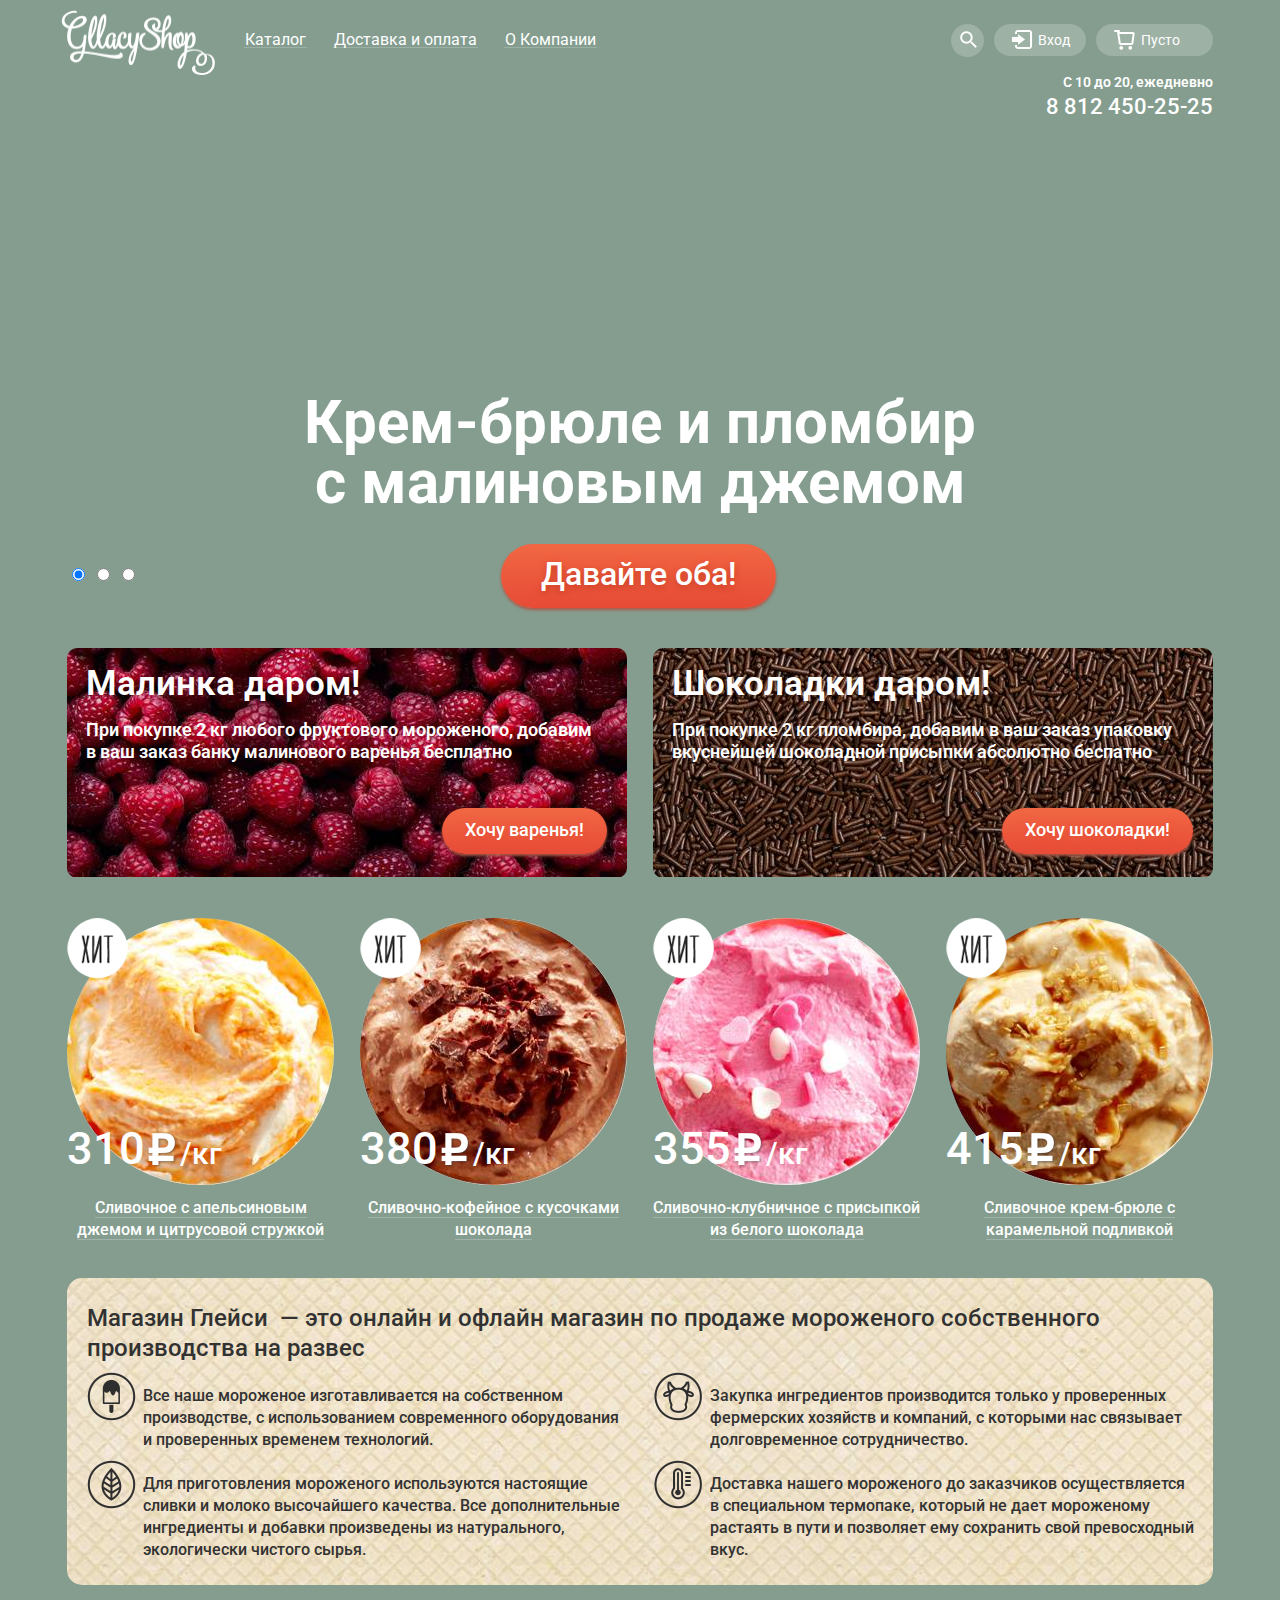
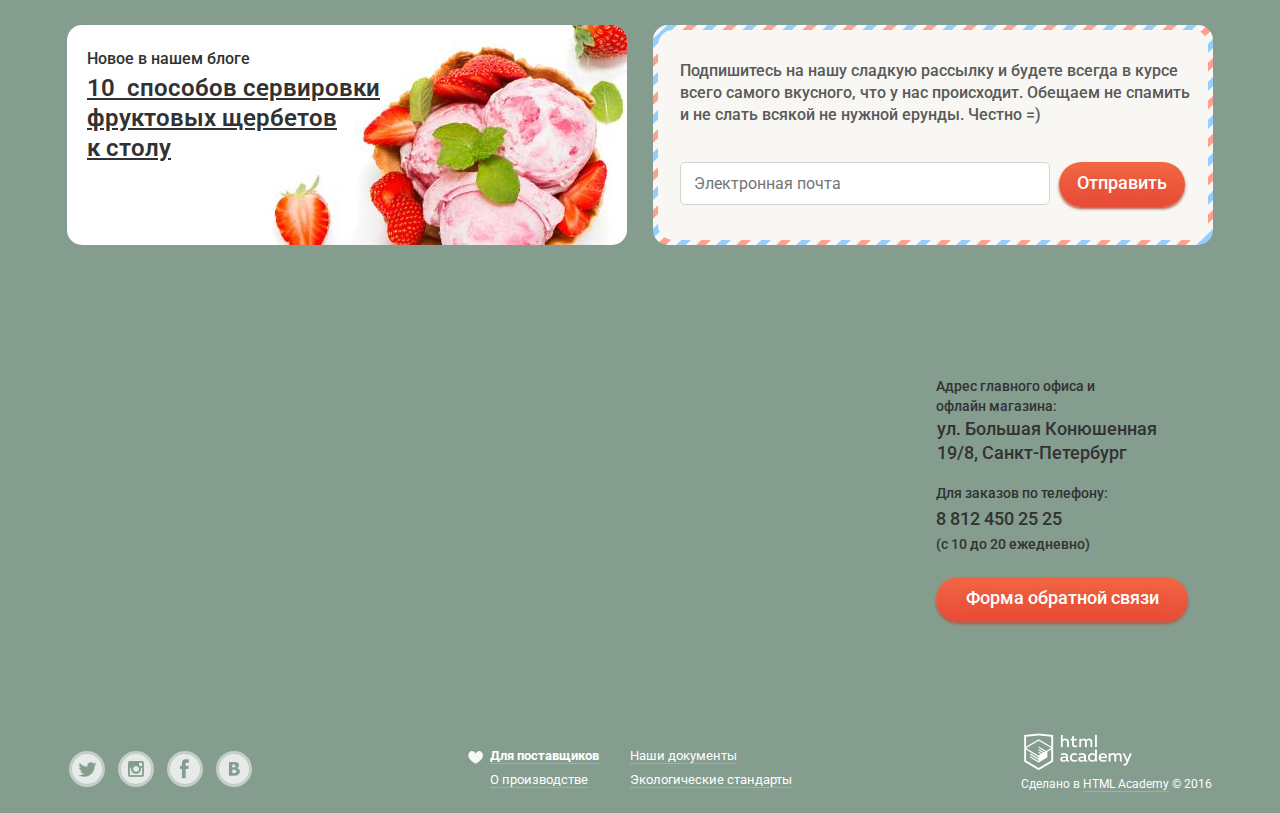
==== commit 7fc0083e: "Сверстан футер (без ховеров)" ====
--- a/index.html
+++ b/index.html
@@ -324,19 +324,19 @@
       <div class="more-info">
         <table>
           <tr>
-            <td class="more-info__item">
-              <a class="more-info__item-1" href="#">Для поставщиков</a>
+            <td class="more-info__items">
+              <a class="more-info__item  more-info__item-1" href="#">Для поставщиков</a>
             </td>
-            <td class="more-info__item">
-              <a class="more-info__item-2" href="#">Наши документы</a>
+            <td class="more-info__items">
+              <a class="more-info__item  more-info__item-2" href="#">Наши документы</a>
             </td>
           </tr>
           <tr>
-            <td class="more-info__item">
-              <a class="more-info__item-3" href="#">О прозводстве</a>
+            <td class="more-info__items">
+              <a class="more-info__item  more-info__item-3" href="#">О производстве</a>
             </td>
-            <td class="more-info__item">
-              <a class="more-info__item-4" href="#">Экологические стандарты</a>
+            <td class="more-info__items">
+              <a class="more-info__item  more-info__item-4" href="#">Экологические стандарты</a>
             </td>
           </tr>
         </table>
@@ -344,7 +344,7 @@
 
       <div class="copyright">
         <a class="copyright__logo" href="https://htmlacademy.ru" target="_blank">
-          <img src="#" width="" height="" alt="HTML Academy">
+          <img src="img/academy-logo.png" width="108" height="38" alt="HTML Academy">
         </a>
         <p class="copyright__text">
           Сделано в <a href="https://htmlacademy.ru" class="copyright__link" target="_blank">HTML Academy</a> © 2016
--- a/css/style.css
+++ b/css/style.css
@@ -878,7 +878,7 @@
   width: 1146px;
   min-height: 430px;
   margin: 0 auto;
-  margin-bottom: 20px;
+  margin-bottom: 15px;
   padding: 0 27px;
   position: relative;
 }
@@ -957,3 +957,174 @@
   line-height: 24px;
   display: block;
 }
+
+
+
+
+
+
+
+
+
+
+/*=========================== 
+ФУТЕР
+===========================*/
+
+.main-footer {
+  width: 1146px;
+  min-height: 53px;
+  margin: 0 auto;
+  margin-bottom: 20px;
+  padding: 0 27px;
+}
+
+
+
+
+/*=============
+==============*/
+
+.social {
+  display: inline-block;
+  margin-left: 2px;
+  margin-right: 50px;
+}
+
+.social__btn {
+  font-size: 0;
+  width: 30px;
+  height: 30px;
+  display: inline-block;
+  vertical-align: top;
+  border-radius: 50%;
+  border: 3px solid #c2cec7;
+  margin-top: 21px;
+  margin-right: 9px;
+}
+
+.social__btn--twitter {
+  background: url(../img/social-twitter-icon.png) no-repeat center;
+}
+
+.social__btn--insta {
+  background: url(../img/social-insta-icon.png) no-repeat center;
+}
+
+.social__btn--fb {
+  background: url(../img/social-fb-icon.png) no-repeat center;
+}
+
+.social__btn--vk {
+  background: url(../img/social-vk-icon.png) no-repeat center;
+}
+
+
+
+
+
+/*=============
+==============*/
+
+.more-info {
+  display: inline-block;
+  vertical-align: top;
+  border: none;
+  background: url(../img/heart-icon.png) no-repeat 2px 9px;
+  margin-top: 12px;
+  margin-left: 151px;
+}
+
+.more-info table {
+  
+}
+
+.more-info__items {
+  padding-left: 22px;
+  padding-right: 7px;
+  padding-top: 0;
+  padding-bottom: 0;
+  border: none;
+}
+
+.more-info__item {
+  font-weight: 400;
+  font-size: 13px;
+  font-family: "Roboto", Arial, sans-serif;
+  line-height: 18px;
+  color: #fff;
+  text-decoration: none;
+  border-bottom: 1px solid #9db1a5;
+}
+
+.more-info__item-1 {
+  font-weight: 700;
+}
+
+.more-info__item-2 {
+}
+
+.more-info__item-3 {
+}
+
+.more-info__item-4 {
+}
+
+
+
+
+
+/*=============
+==============*/
+
+.copyright {
+  display: inline-block;
+  margin-left: 153px;
+  vertical-align: top;
+}
+
+.copyright__logo {
+  width: 108px;
+  height: 38px;
+  display: block;
+  margin-left: 66px;
+  margin-top: 3px;
+}
+
+.copyright__text {
+  margin: 0;
+  color: #fefefe;
+  font-weight: 400;
+  font-size: 12px;
+  font-family: "Roboto", Arial, sans-serif;
+  line-height: 18px;
+  margin-left: 63px;
+  margin-top: 4px;
+}
+
+.copyright__link {
+  color: #fefefe;
+  text-decoration: none;
+  border-bottom: 1px solid #9db1a5;
+}
+
+
+
+
+
+
+
+
+
+
+/*=========================== 
+ФОРМА ОБРАТНОЙ СВЯЗИ
+===========================*/
+
+.modal-writeus {
+  display: none;
+}
+
+.modal-writeus__close {
+  
+}
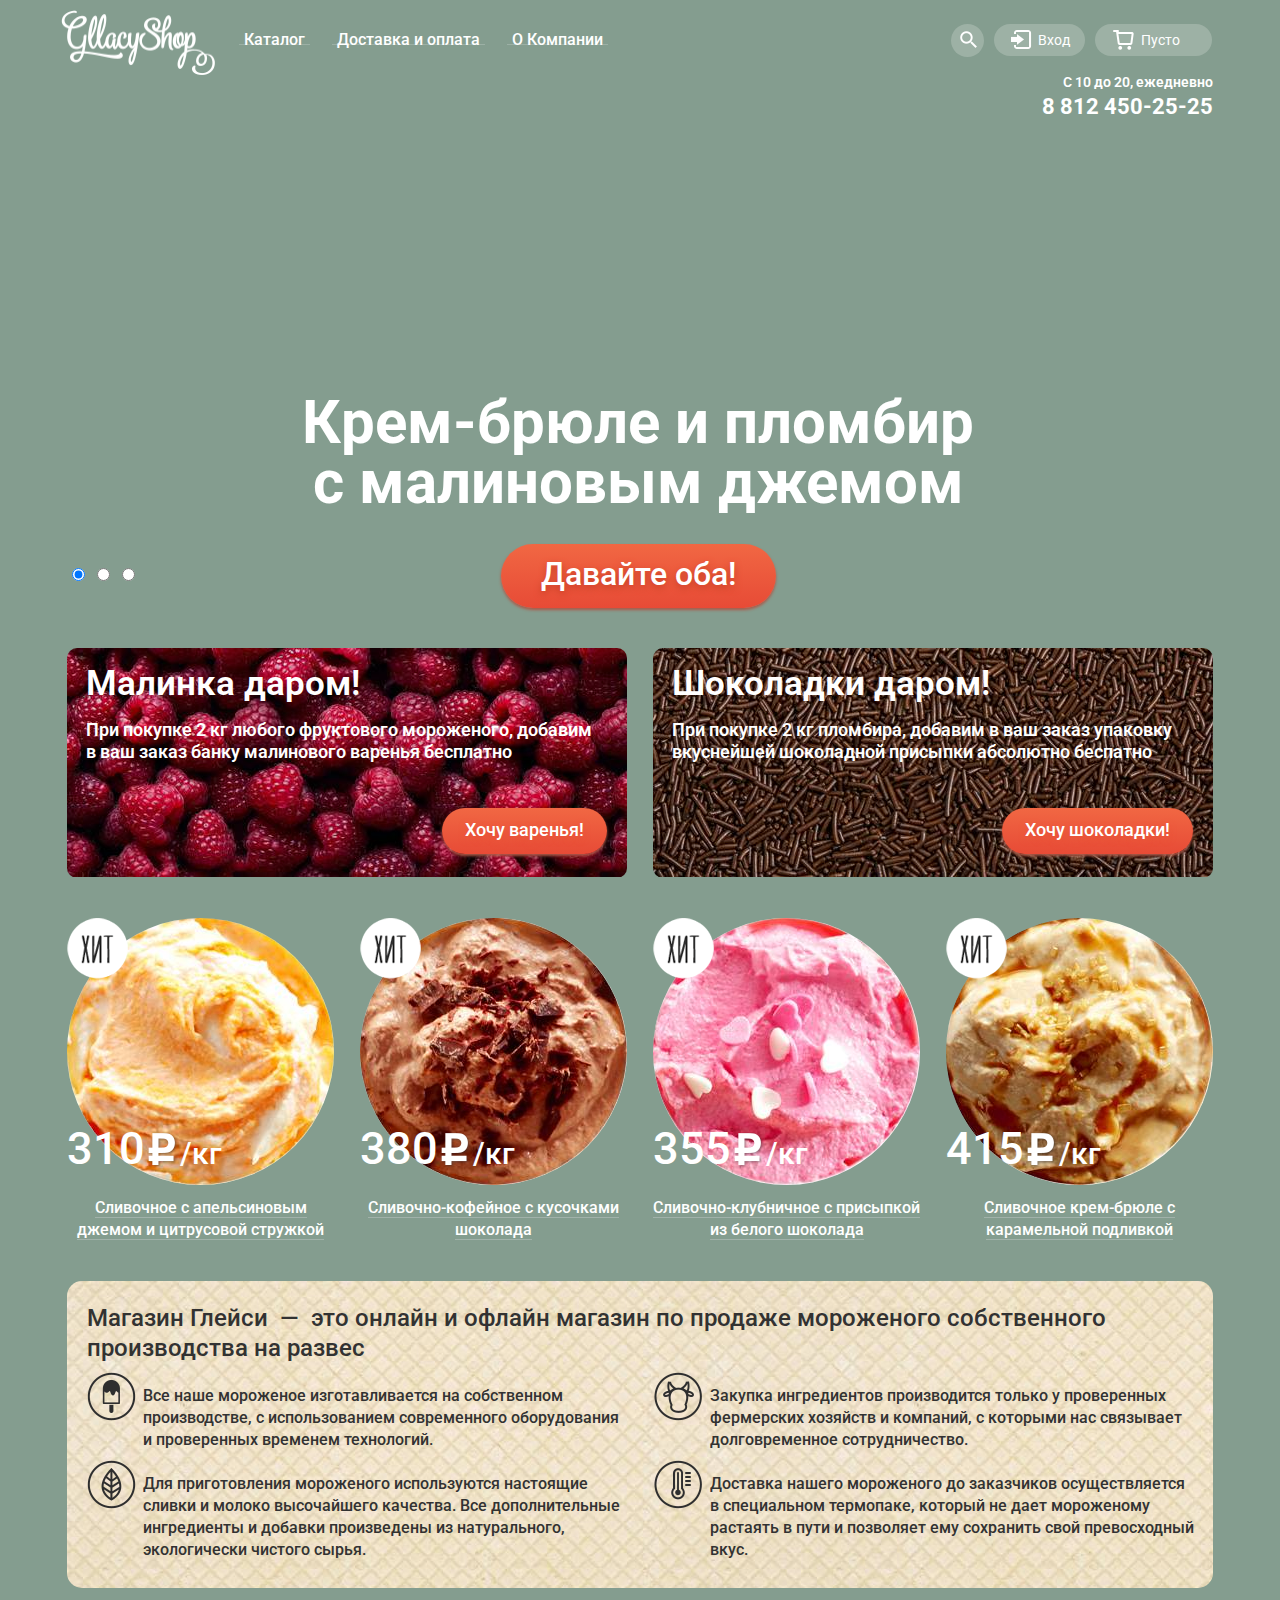
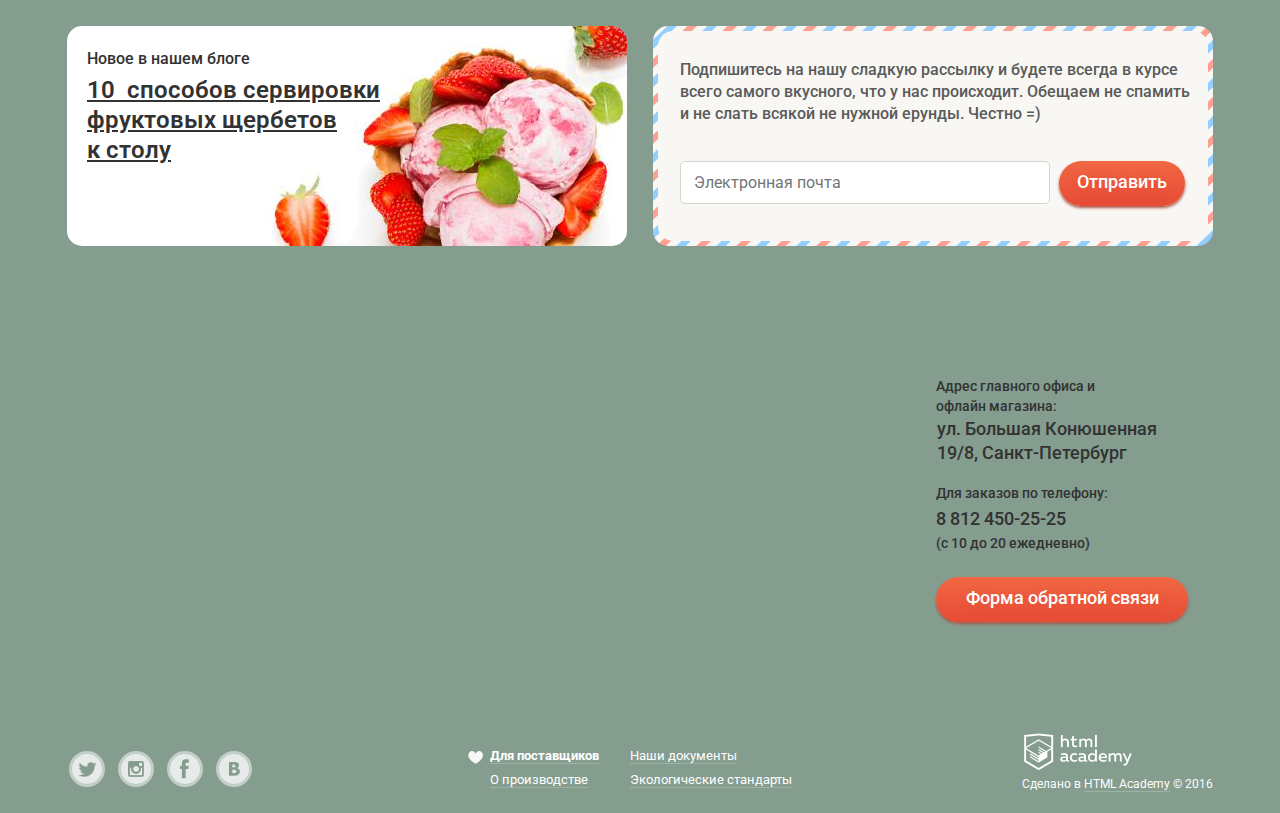
==== commit bdac71ed: "Merge pull request #3 from rikkihime/master" ====
--- a/index.html
+++ b/index.html
@@ -232,7 +232,7 @@
           
           <div class="features__content">
 
-            <h3 class="features__head">Магазин Глейси &nbsp;&mdash; это онлайн и офлайн магазин по продаже мороженого собственного производства на развес</h3>
+            <h3 class="features__head">Магазин Глейси &nbsp;&mdash;&nbsp; это онлайн и офлайн магазин по продаже мороженого собственного производства на развес</h3>
 
             <div class="features__item  features__item--pic1">
               <p>Все наше мороженое изготавливается на собственном производстве, с использованием современного оборудования и проверенных временем технологий.</p>
@@ -296,7 +296,7 @@
               </div>
               <div class="contacts-full__phone">
                 <p>Для заказов по телефону:
-                   <span>8 812 450 25 25</span>
+                   <span>8 812 450-25-25</span>
                    (с 10 до 20 ежедневно)</p>
               </div>
               <a class="contacts-full__btn" href="#">Форма обратной связи</a>
--- a/css/style.css
+++ b/css/style.css
@@ -83,7 +83,7 @@
 
 .main-nav__list {
   margin: 0;
-  margin-left: 20px;
+  margin-left: 15px;
   padding: 0;
 }
 
@@ -92,6 +92,7 @@
   vertical-align: top;
   list-style: none;
   margin-top: 19px;
+  margin-right: 0;
 }
 
 .main-nav__item--1 {
@@ -100,16 +101,17 @@
 
 .main-nav__link {
   position: relative;
-  margin-right: 4px;
-  padding: 10px;
-  width: 33px;
-  height: 33px;
-  border-radius: 50px;
+  margin-right: 0px;
+  padding: 7px 14px;
+  border-radius: 20px;
   color: #fff;
   text-decoration: none;
   font-size: 16px;
   line-height: 18px;
   font-family: "Roboto", Arial, sans-serif;
+  white-space: nowrap;
+  overflow: hidden;
+  font-weight: 500;
 }
 
 .main-nav__link::before {
@@ -122,6 +124,10 @@
   background-color: rgba(255, 255, 255, 0.2);
 }
 
+.main-nav__link--active {
+  background-color: #d07058;
+}
+
 .main-nav__link:hover {
   background-color: #f7f6f3;
   color: #333333;
@@ -160,8 +166,9 @@
 .main-head__user-menu {
   min-height: 75px;
   float: right;
-  width: 262px;
+  min-width: 262px;
   margin-top: 14px;
+  position: relative;
 }
 
 
@@ -240,19 +247,21 @@
   color: #fff;
   text-decoration: none;
   display: block;
-  width: 48px;
-  height: 24px;
+  max-width: 330px;
+  overflow: hidden;
+  white-space: nowrap;
   border-radius: 50px;
-  padding-top: 8px;
+  padding: 8px;
   padding-left: 44px;
-  background: #9db1a5 url(../img/login-icon.png) no-repeat 18px 6px;
+  padding-right: 15px;
+  background: #9db1a5 url(../img/login-icon.png) no-repeat 17px 6px;
   font-size: 14px;
   line-height: 16px;
   font-family: "Roboto", Arial, sans-serif;
 }
 
 .login__btn:hover {
-  background: #f8f7f4 url(../img/login-black-icon.png) no-repeat 18px 6px;
+  background: #f8f7f4 url(../img/login-black-icon.png) no-repeat 17px 6px;
   color: #323232;
 }
 
@@ -297,40 +306,57 @@
 
 .cart {
   position: relative;
+  
 }
 
 .cart__link {
   color: #fff;
   text-decoration: none;
   display: block;
-  width: 72px;
-  height: 24px;
   border-radius: 50px;
-  padding-top: 8px;
-  padding-left: 45px;
+  padding: 8px;
+  padding-right: 17px;
+  padding-left: 46px;
   background: #9db1a5 url(../img/cart-icon.png) no-repeat 18px 6px;
   font-size: 14px;
   line-height: 16px;
-}
-
+  min-width: 54px;
+}
+
+.cart__link--full {
+  color: #323232;
+  background: #f7f6f3 url(../img/cart-full-icon.png) no-repeat 18px 6px;
+  font-size: 14px;
+  line-height: 16px;
+  font-weight: 600;
+  white-space: nowrap;
+  overflow: hidden;
+}
+
+.cart__modal {
+  display: none;
+}
 
 
 .contacts-brief {
-  width: 170px;
-  float: right;
+  width: 175px;
   font-size: 14px;
   font-family: "Roboto", Arial, sans-serif;
   line-height: 16px;
   text-align: right;
   padding-top: 7px;
-  font-weight: 500;
   font-weight: 600;
+  display: block;
+  position: absolute;
+  right: 0;
+  top: 43px;
+  
 }
 
 .contacts-brief span {
   font-size: 22px;
   line-height: 34px;
-  font-weight: 500;
+  font-weight: 700;
   font-family: "Roboto", Arial, sans-serif;
 }
 
@@ -348,9 +374,7 @@
 
 
 .page__main-content {
-/*  width: 1150px;*/
-/*  margin: 0 auto;*/
-/*  padding: 0 25px;*/
+  
 }
 
 
@@ -376,6 +400,7 @@
   min-height: 470px;
   position: relative;
   margin: 0 auto;
+  margin-top: 45px;
 }
 
 .slider__title {
@@ -390,7 +415,7 @@
   padding: 0;
   position: absolute;
   top: 249px;
-  left: 233px; 
+  left: 231px; 
   display: inline-block;
   vertical-align: top;
 }
@@ -551,7 +576,6 @@
   width: 1146px;
   min-height: 330px;
   margin: 0 auto;
-  margin-bottom: 20px;
   margin-top: 40px;
   padding: 0 27px;
 }
@@ -564,6 +588,7 @@
   width: 267px;
   margin-right: 22px;
   position: relative;
+  margin-bottom: 40px;
 }
 
 .product:nth-child(4n+4) {
@@ -578,6 +603,8 @@
 
 .product__icecream-pic {
   border-radius: 50%;
+  width: 267px;
+  height: 267px;
 }
 
 .product__price {
@@ -613,10 +640,12 @@
   text-decoration: none;
   color: #fff;
   text-align: center;
-  margin: 0;
+  margin: 0 auto;
   margin-top: 6px;
   display: inline-block;
   vertical-align: top;
+  width: 267px;
+  position: relative;
 }
 
 .product__name h4 {
@@ -626,9 +655,49 @@
 
 .product__btn {
   display: none;
+  text-decoration: none;
+  font-size: 18px;
+  line-height: 24px;
+  font-weight: 500;
+  font-family: "Roboto", Arial, sans-serif;
+  color: #fefefe;
+  border-radius: 20px;
+  position: absolute;
+  top: 333px;
+  left: 34px;
+  padding: 9px 16px;
+  padding-bottom: 11px;
+/*  text-shadow: 0 3px 7px #c73f25;*/
+  border-radius: 50px;
+  box-shadow: 0 2px 3px 0 #ab5948;
+  background: #ec583c;
+  background: linear-gradient(to bottom, #f16743, #e74b36);
+}
+
+.product::before  {
+  content: "";
+  width: 267px;
+  height: 395px;
+  padding: 5px;
+  background-color: rgba(248, 247, 244, 0.3);
+  box-shadow: 0 20px 20px 0 rgba(0, 0, 0, 0.3);
+  border-radius: 5px;
+  position: absolute;
+  top: -5px;
+  left: -5px;
+  display: none;
+}
+
+.product:hover {
+  z-index: 10;
+}
+
+.product:hover::before {
+  display: block;
 }
 
 .product:hover .product__btn {
+  display: block;
   
 }
 
@@ -650,7 +719,6 @@
   min-height: 307px;
   margin: 0 auto;
   margin-bottom: 20px;
-  margin-top: 30px;
   padding: 0 27px;
   
 }
@@ -670,7 +738,7 @@
   font-weight: 500;
   font-family: "Roboto", Arial, sans-serif;
   padding-left: 20px;
-  padding-top: 25px;
+  padding-top: 22px;
 /*  font-kerning: none;*/
   margin: 0;
 }
@@ -732,7 +800,7 @@
   min-height: 220px;
   margin: 0 auto;
   margin-bottom: 20px;
-  margin-top: 40px;
+  margin-top: 38px;
   padding: 0 27px;
 }
 
@@ -764,7 +832,7 @@
   line-height: 22px;
   font-weight: 500;
   font-family: "Roboto", Arial, sans-serif;
-  padding-top: 23px;
+  padding-top: 22px;
   padding-left: 20px;
 }
 
@@ -772,7 +840,7 @@
   width: 330px;
   display: inline-block;
   padding-left: 20px;
-  padding-top: 3px;
+  padding-top: 5px;
   color: #323232;
 }
 
@@ -806,7 +874,7 @@
   line-height: 22px;
   font-weight: 500;
   font-family: "Roboto", Arial, sans-serif;
-  padding-top: 30px;
+  padding-top: 28px;
   padding-left: 22px;
 }
 
@@ -878,7 +946,7 @@
   width: 1146px;
   min-height: 430px;
   margin: 0 auto;
-  margin-bottom: 15px;
+  margin-bottom: 14px;
   padding: 0 27px;
   position: relative;
 }
@@ -900,7 +968,7 @@
   font-weight: 500;
   font-family: "Roboto", Arial, sans-serif;
   width: 225px;
-  padding-top: 5px;
+  padding-top: 4px;
 }
 
 .contacts-full__address span {
@@ -934,11 +1002,11 @@
   font-weight: 500;
   font-family: "Roboto", Arial, sans-serif;
   padding-top: 5px;
-  padding-bottom: 4px;
+  padding-bottom: 3px;
 }
 
 .contacts-full__btn {
-  margin-top: 23px;
+  margin-top: 24px;
   margin-left: 0px;
   padding: 9px 26px;
   padding-left: 30px;
@@ -1098,7 +1166,7 @@
   font-size: 12px;
   font-family: "Roboto", Arial, sans-serif;
   line-height: 18px;
-  margin-left: 63px;
+  margin-left: 64px;
   margin-top: 4px;
 }
 
@@ -1128,3 +1196,574 @@
 .modal-writeus__close {
   
 }
+
+
+
+
+
+
+
+
+
+
+
+
+
+
+
+
+/*===========================
+=============================
+
+КАТАЛОГ
+
+===========================
+===========================*/
+
+.catalog-content {
+  
+}
+
+
+
+/*=========================== 
+КРОШКИ
+===========================*/
+
+.breadcrumbs {
+  margin: -22px auto;
+  margin-bottom: 0;
+  padding: 0 27px;
+  width: 1146px;
+  color: #fff;
+  font-weight: 400;
+  font-size: 14px;
+  font-family: "Roboto", Arial, sans-serif;
+  line-height: 16px;
+}
+
+.breadcrumbs__item {
+  list-style: none;
+  margin: 0;
+  padding: 0;
+  padding-top: 3px;
+  display: inline-block;
+  vertical-align: top;
+  padding-right: 16px;
+  padding-left: 1px;
+  position: relative;
+}
+
+.breadcrumbs__item::after:not(span) {
+  content: "»";
+  position: absolute;
+  top: 2px;
+  right: 4px;
+}
+
+.breadcrumbs__item a {
+  color: #fff;
+  text-decoration: none;
+  border-bottom: 1px solid #9db1a5;
+}
+
+
+
+
+
+
+
+
+
+
+/*=========================== 
+ЗАГОЛОВОК
+===========================*/
+
+.catalog-content__title {
+  margin: 0 auto;
+  margin-bottom: 20px;
+  width: 1146px;
+  padding: 0 27px;
+  color: #fff;
+  font-weight: 500;
+  font-size: 35px;
+  font-family: "Roboto", Arial, sans-serif;
+  line-height: 41px;
+  padding-top: 4px;
+}
+
+
+
+
+
+
+
+
+
+
+/*=========================== 
+СОРТИРОВКА
+===========================*/
+
+.sorting {
+  width: 1146px;
+  margin: 0 auto;
+  padding: 0 27px;
+  margin-bottom: 20px;
+}
+
+
+
+.sorting__item {
+  display: inline-block;
+  vertical-align: top;
+  margin-top: 6px;
+  margin-right: 10px;
+  margin-bottom: 10px;
+}
+
+.sorting__item h4 {
+  margin: 0;
+  color: #fff;
+  font-weight: 500;
+  font-size: 14px;
+  font-family: "Roboto", Arial, sans-serif;
+  line-height: 16px;
+  margin-left: 16px;
+  margin-bottom: 6px;
+}
+
+
+
+
+
+/*=============
+==============*/
+
+.sorting__select-custom {
+  display: inline-block;
+  vertical-align: top;
+  overflow: hidden;
+  min-height: 36px;
+  width: 193px;
+  border-radius: 20px;
+  position: relative;
+}
+
+.sorting__select-custom::after {
+  content: "";
+  position: absolute;
+  border: 4px solid transparent; 
+  border-top: 5px solid #fff; 
+  top: 17px;
+  right: 15px;
+}
+
+.sorting__select-custom:hover::after {
+  content: "";
+  position: absolute;
+  border: 4px solid transparent; 
+  border-top: 5px solid #323232; 
+  top: 17px;
+  right: 15px;
+}
+
+.sorting__select select {
+  color: #fff;
+  font-weight: 500;
+  font-size: 16px;
+  font-family: "Roboto", Arial, sans-serif;
+  line-height: 18px;
+  background-color: #a9bab0;
+  padding: 7px 12px;
+  border-radius: 20px;
+  border: none;
+  position: relative;
+  cursor: pointer;
+  width: 215px;
+}
+
+.sorting__select select:hover {
+  background-color: #fff;
+  color: #323232;
+  cursor: pointer;
+}
+
+.sorting__select option:hover {
+  cursor: pointer;
+  background-color: #323232;
+}
+
+
+
+
+
+/*=============
+==============*/
+
+.sorting__price {
+  
+}
+
+.sorting__price-min {
+  margin: 0;
+  padding: 0;
+  display: inline-block;
+  vertical-align: top;
+  color: #fff;
+  font-weight: 500;
+  font-size: 14px;
+  font-family: "Roboto", Arial, sans-serif;
+  line-height: 16px;
+  background-color: inherit;
+  border: none;
+  width: 54px;
+}
+
+.sorting__price-max {
+  margin: 0;
+  padding: 0;
+  color: #fff;
+  font-weight: 500;
+  font-size: 14px;
+  font-family: "Roboto", Arial, sans-serif;
+  line-height: 16px;
+  background-color: inherit;
+  border: none;
+  width: 54px;
+}
+
+.sorting__price-controls {
+  padding: 16px 15px;
+  margin-left: 2px;
+  margin-top: 6px;
+  border-radius: 20px;
+  position: relative;
+  background-color: #aabbb1;
+}
+
+.sorting__price-scale {
+  height: 4px;
+  background-color: #d1dad3;
+  width: 188px;
+  position: relative;
+}
+
+.sorting__price-bar {
+  position: absolute;
+  width: 106px;
+  height: 4px;
+  top: 0;
+  left: 22px;
+  background-color: #f8f7f4;
+}
+
+.sorting__price-toggle {
+  width: 20px;
+  height: 20px;
+  border-radius: 50%;
+  background-color: #f8f7f4;
+  position: absolute;
+  cursor: pointer;
+  box-shadow: 0 2px 2px rgba(0, 0, 0, 0.1);
+}
+
+.sorting__price-toggle--min {
+  top: 8px;
+  left: 36px;
+}
+
+.sorting__price-toggle--max {
+  top: 8px;
+  left: 133px;
+}
+
+
+
+
+
+/*=============
+==============*/
+
+.sorting__fat {
+  
+  
+}
+
+.sorting__fat-radio {
+  height: 36px;
+  vertical-align: middle;
+  padding: 0 17px;
+  border-radius: 20px;
+  background-color: #aabbb1;
+}
+
+.sorting__fat-radio label {
+  position: relative;
+  display: inline-block;
+  margin-top: 7px;
+  margin-right: 6px;
+  padding-top: 2px;
+  padding-right: 10px;
+  padding-left: 30px;
+  height: 19px;
+  background: url(../img/radio.png) no-repeat 0 0;
+  color: #fff;
+  vertical-align: middle;
+  font-weight: 400;
+  font-size: 16px;
+  font-family: "Roboto", Arial, sans-serif;
+  line-height: 18px;
+  cursor: pointer;
+}
+
+.sorting__fat-radio label:last-child {
+  padding-right: 0;
+  margin-right: 0;
+}
+
+.sorting__fat-radio label:hover {
+  background: url(../img/radio-hover.png) no-repeat 0 0;
+}
+
+.sorting__fat-radio input[type="radio"] {
+  display: none;
+}
+
+.sorting__fat-radio input[type="radio"]:checked + label {
+  background: url(../img/radio-checked.png) no-repeat 0 0;
+}
+
+.sorting__fat-radio input[type="radio"]:checked + label:hover {
+  background: url(../img/radio-hover-checked.png) no-repeat 0 0;
+}
+
+.sorting__fat-radio input[type="radio"]:disabled + label {
+  background: url(../img/radio-disabled.png) no-repeat 0 0;
+}
+
+
+
+
+
+/*=============
+==============*/
+
+.sorting__check {
+  
+}
+
+.sorting__check-items {
+  height: 36px;
+  vertical-align: middle;
+  padding: 0 15px;
+  border-radius: 20px;
+  background-color: #aabbb1;
+}
+
+.sorting__check-items input {
+  display: none;
+}
+
+.sorting__check-items label {
+  color: #fff;
+  font-weight: 400;
+  font-size: 16px;
+  font-family: "Roboto", Arial, sans-serif;
+  line-height: 18px;
+  margin-top: 7px;
+  height: 22px;
+  padding-top: 2px;
+  padding-left: 33px;
+  padding-right: 10px;
+  margin-right: 6px;
+  display: inline-block;
+  vertical-align: top;
+  background: url(../img/checkbox.png) no-repeat 1px 1px;
+  cursor: pointer;
+}
+
+.sorting__check-items label:last-child {
+  margin-right: 0;
+}
+
+.sorting__check-items label:hover {
+  background: url(../img/checkbox-hover.png) no-repeat 1px 1px;
+}
+
+.sorting__check-items input[type="checkbox"]:checked + label {
+  background: url(../img/checkbox-checked.png) no-repeat 1px 1px;
+}
+
+.sorting__check-items input[type="checkbox"]:checked + label:hover {
+  background: url(../img/checkbox-hover-checked.png) no-repeat 1px 1px;
+}
+
+.sorting__check-items input[type="checkbox"]:disabled + label {
+  background: url(../img/checkbox-disabled.png) no-repeat 1px 1px;
+}
+
+
+
+
+
+/*=============
+==============*/
+
+.sorting__btn {
+  color: #fff;
+  font-weight: 500;
+  font-size: 16px;
+  font-family: "Roboto", Arial, sans-serif;
+  line-height: 18px;
+  padding: 7px 27px;
+  border-radius: 20px;
+  background-color: #aabbb1;
+  border: 2px solid #fff;
+  margin-top: 28px;
+  cursor: pointer;
+}
+
+.sorting__btn:hover {
+  background-color: #fbfcfb;
+  color: #323232;
+}
+
+.sorting__btn:focus {
+  background-color: #eaeaea;
+  color: #323232;
+  box-shadow: inset 0 2px 3px 0px #686868;
+  border: 2px solid #eaeaea;
+  border: none;
+  padding: 9px 30px;
+}
+
+
+
+
+
+
+
+
+
+
+/*=========================== 
+КАТАЛОГ (общее, остальное - в промо)
+===========================*/
+
+
+.catalog {
+  width: 1146px;
+  min-height: 330px;
+  margin: 0 auto;
+  margin-bottom: 20px;
+  margin-top: 30px;
+  padding: 0 27px;
+}
+
+
+
+
+
+
+
+
+
+
+/*=========================== 
+ПАГИНАЦИЯ
+===========================*/
+
+.pagination {
+  width: 1146px;
+  min-height: 30px;
+  margin: 0 auto;
+  margin-bottom: 20px;
+  margin-top: 30px;
+  padding: 0 27px;
+}
+
+.pagination__list {
+  list-style: none;
+  text-align: right;
+  padding-top: 9px;
+}
+
+.pagination__item {
+  display: inline-block;
+  position: relative;
+}
+
+.pagination__link {
+  color: #fff;
+  font-weight: 500;
+  font-size: 16px;
+  font-family: "Roboto", Arial, sans-serif;
+  line-height: 18px;
+  text-decoration: none;
+  width: 27px;
+  height: 22px;
+  padding-top: 5px;
+  display: inline-block;
+  vertical-align: top;
+  text-align: center;
+  border-radius: 50%;
+  overflow: hidden;
+  margin-left: -2px;
+}
+
+.pagination__link:not(.pagination__link--current):hover {
+  background-color: #9db1a5;
+}
+
+.pagination__link-prev--disabled {
+  font-size: 0;
+  width: 15px;
+  margin-right: 8px;
+}
+
+.pagination__link-next {
+  font-size: 0;
+  width: 15px;
+  margin-left: 5px;
+}
+
+.pagination__link--current {
+  background-color: #fff;
+  color: #353535;
+}
+
+.pagination__link-prev--disabled::before,
+.pagination__link-next::before {
+  content: "";
+  position: absolute;
+  top: 9px;
+  display: block;
+  width: 7px;
+  height: 7px;
+}
+
+.pagination__link-prev--disabled::before {
+  left: 2px;
+  top: 9px;
+  font-size: 0;
+  border-left: 2px solid rgba(255, 255, 255, 0.2);
+  border-top: 2px solid rgba(255, 255, 255, 0.2);
+  transform: rotate(-45deg);
+}
+
+.pagination__link--next::before {
+  right: 2px;
+  font-size: 0;
+  border-right: 2px solid #ffffff;
+  border-bottom: 2px solid #ffffff;
+  transform: rotate(-45deg);
+}
+
+
+
+
+.catalog-content__line {
+  
+}
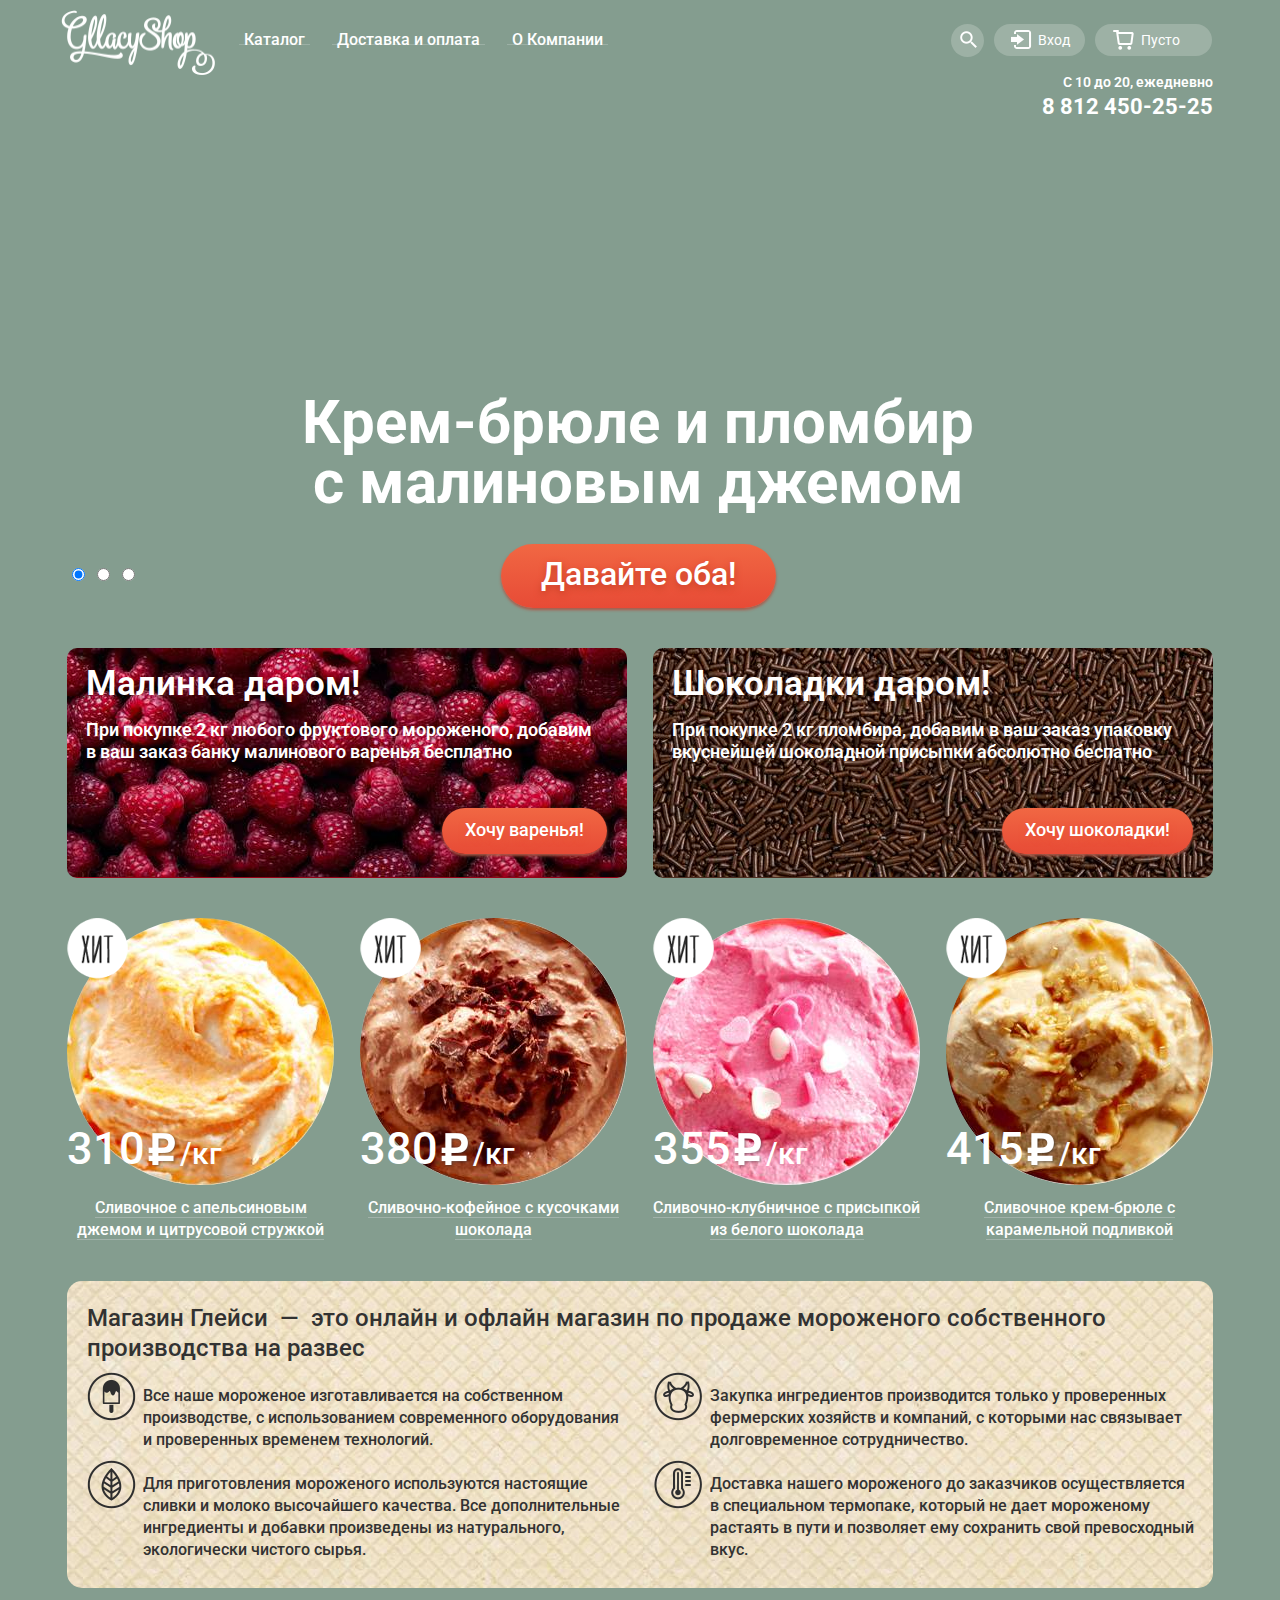
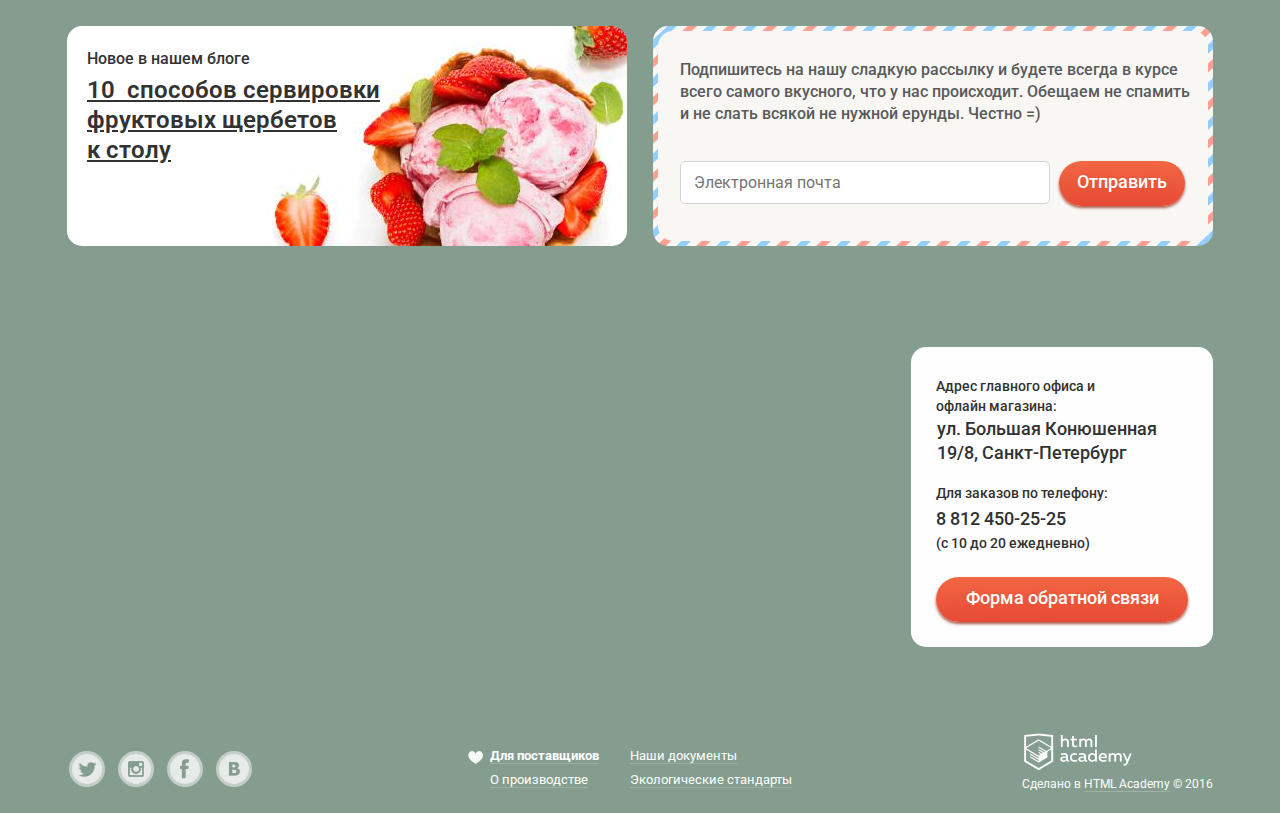
==== commit 70a1095b: "Исправления и доработки" ====
--- a/index.html
+++ b/index.html
@@ -39,7 +39,7 @@
                     <a href="#" class="main-nav__submenu-link">Щербеты</a>
                   </li>
                   <li class="main-nav__submenu-item">
-                    <a href="#" class="main-nav__submenu-link">Фруктовый лед</a>
+                    <a href="#" class="main-nav__submenu-link">Фруктовый&nbsp;лед</a>
                   </li>
                   <li class="main-nav__submenu-item">
                     <a href="#" class="main-nav__submenu-link">Мелорин</a>
--- a/css/style.css
+++ b/css/style.css
@@ -517,7 +517,7 @@
   margin-right: 22px;
   min-height: 230px;
   position: relative;
-  background: url(../img/banners-raspberry.jpg) no-repeat;
+  background: #950318 url(../img/banners-raspberry.jpg) no-repeat;
   border-radius: 10px;
 }
 
@@ -527,7 +527,7 @@
   width: 560px;
   min-height: 230px;
   position: relative;
-  background: url(../img/banners-chocolate.jpg) no-repeat;
+  background: #4d2f21 url(../img/banners-chocolate.jpg) no-repeat;
   border-radius: 10px;
 }
 
@@ -726,7 +726,7 @@
 
 
 .features__content {
-  background: url(../img/features-pattern.jpg);
+  background: #efe3c8 url(../img/features-pattern.jpg);
   border-radius: 15px;
   min-height: 307px;
 }
@@ -821,7 +821,7 @@
 
 .news__random-theme {
   min-height: 220px;
-  background: url(../img/news-theme.jpg) no-repeat;
+  background: #fff url(../img/news-theme.jpg) no-repeat;
   border-radius: 15px;
 }
 
@@ -958,6 +958,7 @@
   padding: 25px;
   width: 252px;
   border-radius: 15px;
+  background-color: #fefefe;
 }
 
 .contacts-full__address p {
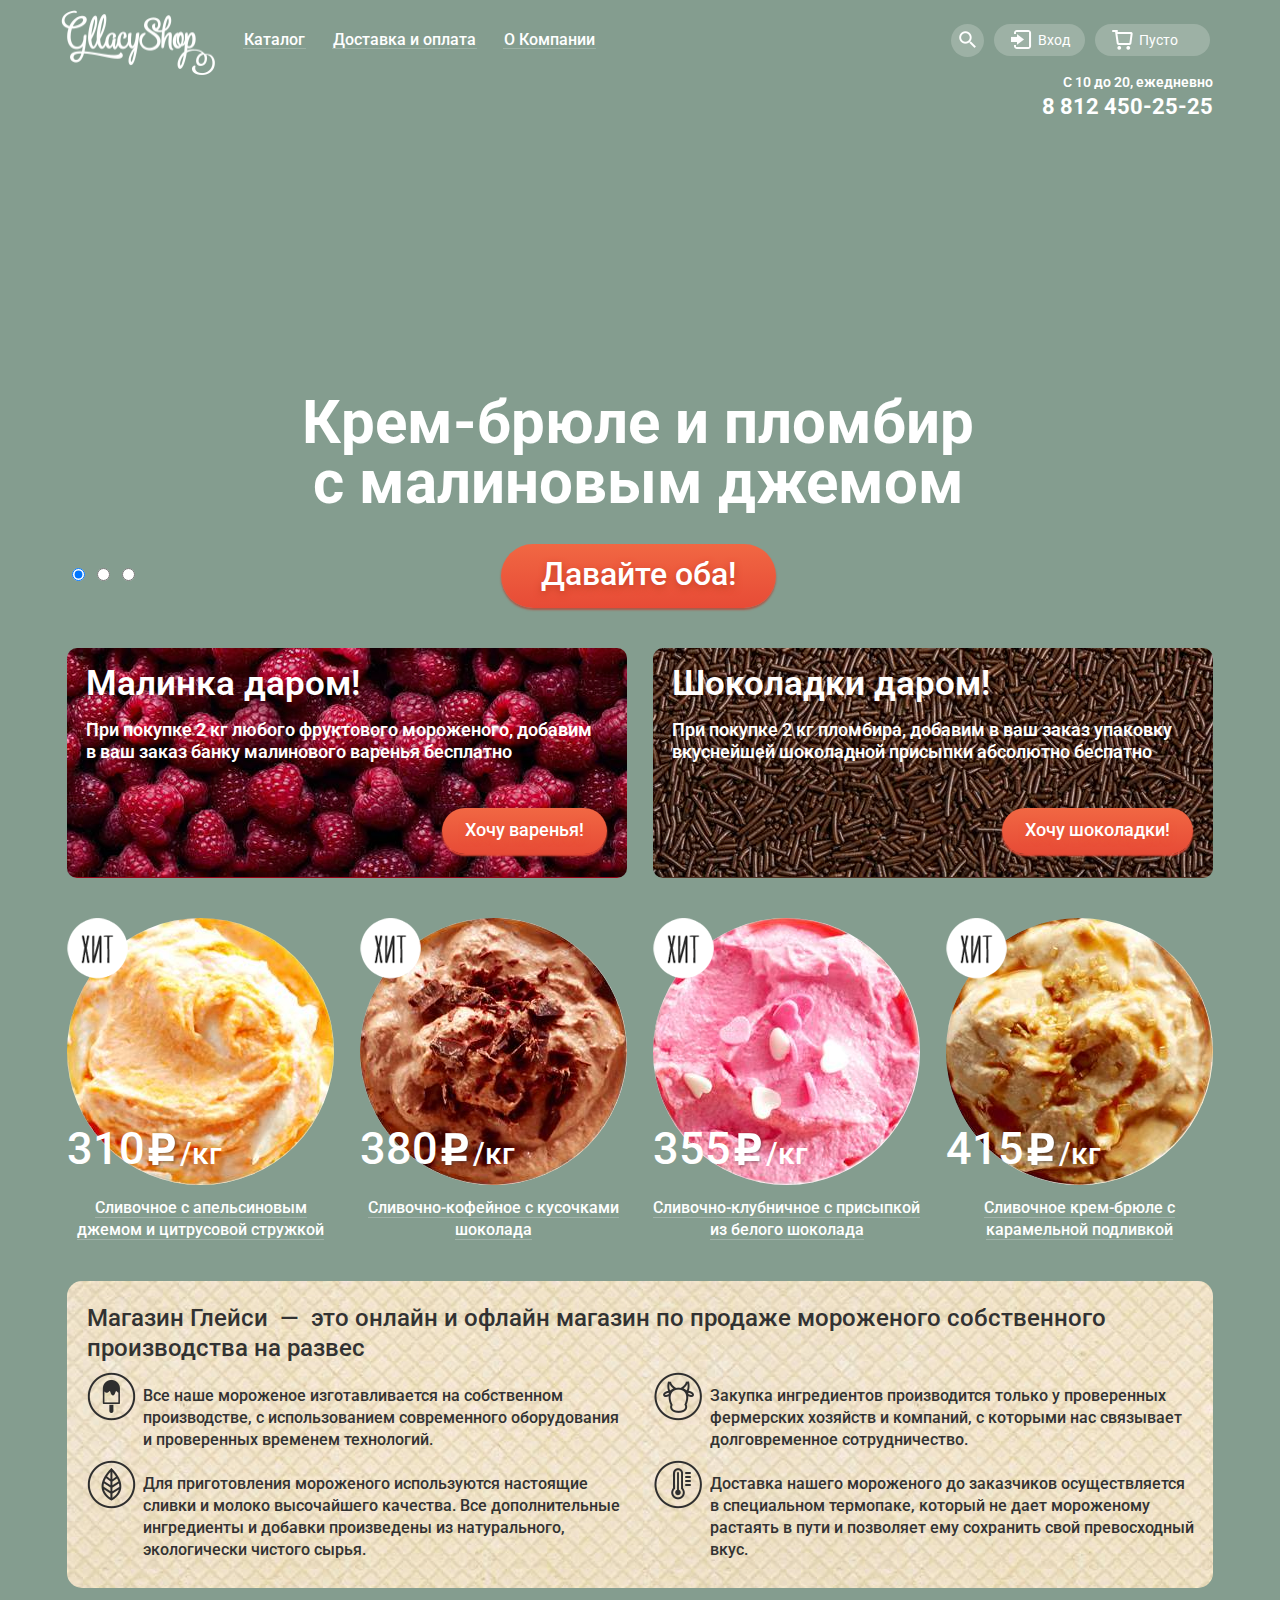
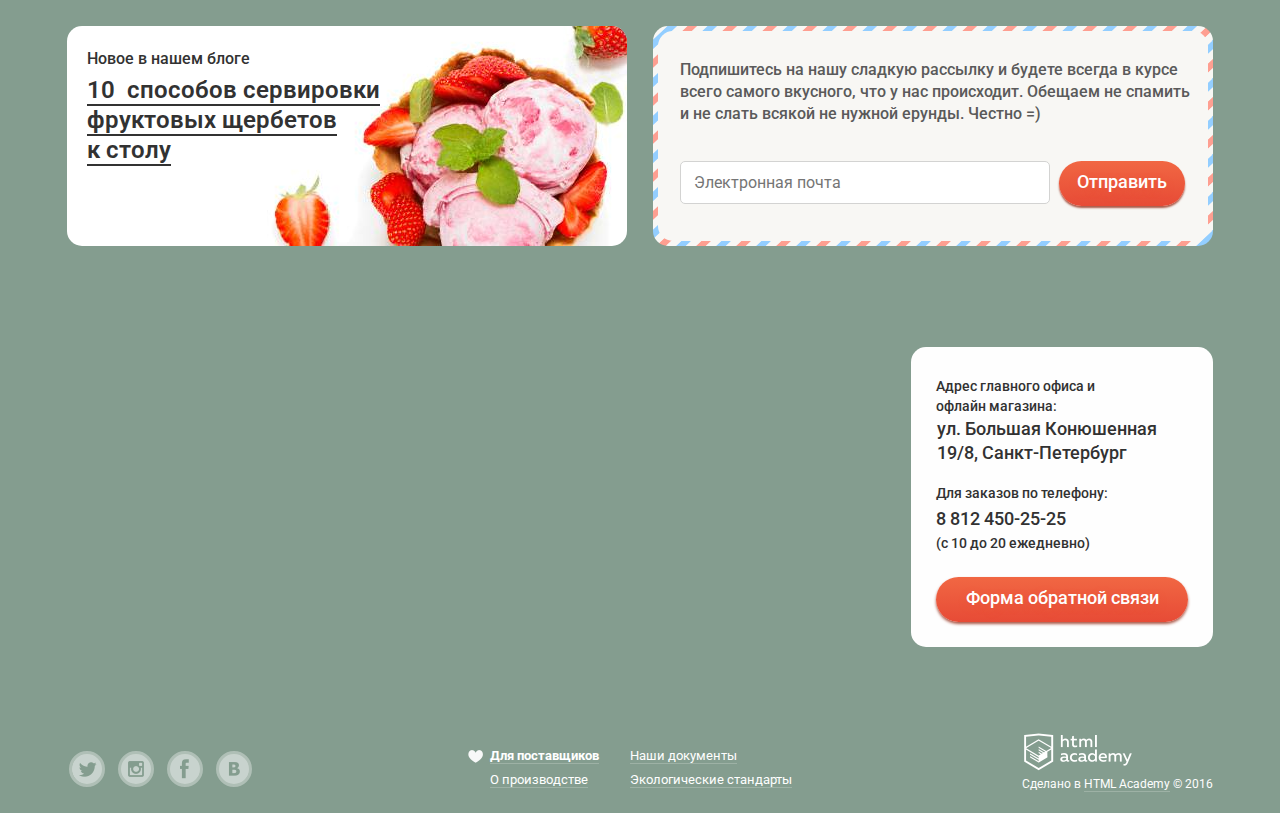
==== commit 8b42237a: "Сделан спрайт и заменены отдельные иконки на спрайт" ====
--- a/index.html
+++ b/index.html
@@ -247,7 +247,7 @@
             </div>
 
             <div class="features__item  features__item--pic4">
-              <p>Доставка нашего мороженого до заказчиков осуществляется в специальном термопаке, который не дает мороженому растаять в пути и позволяет ему сохранить свой превосходный вкус.</p>
+              <p>Доставка нашего мороженого до заказчиков осуществляется в&nbsp;специальном термопаке, который не дает мороженому растаять в пути и позволяет ему сохранить свой превосходный вкус.</p>
             </div>
           
           </div>
--- a/css/style.css
+++ b/css/style.css
@@ -85,6 +85,7 @@
   margin: 0;
   margin-left: 15px;
   padding: 0;
+  display: table;
 }
 
 .main-nav__item {
@@ -92,7 +93,7 @@
   vertical-align: top;
   list-style: none;
   margin-top: 19px;
-  margin-right: 0;
+  padding-bottom: 10px;
 }
 
 .main-nav__item--1 {
@@ -101,7 +102,6 @@
 
 .main-nav__link {
   position: relative;
-  margin-right: 0px;
   padding: 7px 14px;
   border-radius: 20px;
   color: #fff;
@@ -117,14 +117,18 @@
 .main-nav__link::before {
   content: "";
   position: absolute;
-  bottom: 11px;
-  right: 9px;
-  left: 9px;
+  bottom: 7px;
+  right: 13px;
+  left: 13px;
   height: 1px;
   background-color: rgba(255, 255, 255, 0.2);
 }
 
 .main-nav__link--active {
+  background-color: #d07058;
+}
+
+.main-nav__link--active::before {
   background-color: #d07058;
 }
 
@@ -133,27 +137,71 @@
   color: #333333;
 }
 
+.main-nav__link--active:hover::before {
+  background-color: #f7f6f3;
+  color: #333333;
+}
+
 .main-nav__submenu-list {
   display: none;
   position: absolute;
+  top: 32px;
+  left: -5px;
   list-style: none;
   margin: 0;
   padding: 0;
+  border-radius: 5px;
+  color: #323232;
+  text-decoration: none;
+  font-size: 14px;
+  line-height: 16px;
+  font-family: "Roboto", Arial, sans-serif;
+  background-color: #f8f7f4;
+  box-shadow: 0 20px 20px 0 rgba(0, 0, 0, 0.4);
 }
 
 .main-nav__item--1:hover .main-nav__submenu-list {
   display: block;
   position: absolute;
   clear: both;
+  z-index: 200;
+}
+
+.main-nav__submenu-title {
+  color: #323232;
+  text-decoration: none;
+  font-size: 14px;
+  line-height: 16px;
+  font-family: "Roboto", Arial, sans-serif;
+  font-weight: 700;
+  padding: 11px 20px;
+/*  margin-bottom: 5px;*/
+  display: block;
+  border-bottom: 1px solid #d1d0ce;
 }
 
 .main-nav__submenu-item {
-  
+  margin-bottom: 5px;
 }
 
 .main-nav__submenu-link {
   text-decoration: none;
-  color: #fff;
+  color: #323232;
+  padding: 5px 20px;
+  display: block;
+}
+
+.main-nav__submenu-link--current {
+  background-color: #d07058;  
+  color: #fff;
+}
+
+.main-nav__submenu-link:hover {
+  background-color: #fbded7;
+}
+
+.main-nav__submenu-link:active {
+  background-color: #f6b5a5;
 }
 
 
@@ -199,14 +247,16 @@
   width: 33px;
   height: 33px;
   border-radius: 50px;
-  background: #9db1a5 url(../img/search-icon.png) no-repeat 9px 7px;
+/*  background: #9db1a5 url(../img/search-icon.png) no-repeat 9px 7px;*/
+  background: #9db1a5 url(../img/sprite.png) no-repeat -2px -1136px;
   font-size: 14px;
   line-height: 16px;
   font-family: "Roboto", Arial, sans-serif;
 }
 
 .search__btn:hover {
-  background: #f8f7f4 url(../img/search-black-icon.png) no-repeat 9px 7px;
+  /*  background: #f8f7f4 url(../img/search-black-icon.png) no-repeat 9px 7px;*/
+  background: #f8f7f4 url(../img/sprite.png) no-repeat -2px -1099px;
   color: #323232;
 }
 
@@ -254,14 +304,16 @@
   padding: 8px;
   padding-left: 44px;
   padding-right: 15px;
-  background: #9db1a5 url(../img/login-icon.png) no-repeat 17px 6px;
+  /*  background: #9db1a5 url(../img/login-icon.png) no-repeat 17px 6px;*/
+  background: #9db1a5 url(../img/sprite.png) no-repeat 7px -753px;
   font-size: 14px;
   line-height: 16px;
   font-family: "Roboto", Arial, sans-serif;
 }
 
 .login__btn:hover {
-  background: #f8f7f4 url(../img/login-black-icon.png) no-repeat 17px 6px;
+  /*  background: #f8f7f4 url(../img/login-black-icon.png) no-repeat 17px 6px;*/
+  background: #f8f7f4 url(../img/sprite.png) no-repeat 7px -714px;
   color: #323232;
 }
 
@@ -316,8 +368,9 @@
   border-radius: 50px;
   padding: 8px;
   padding-right: 17px;
-  padding-left: 46px;
-  background: #9db1a5 url(../img/cart-icon.png) no-repeat 18px 6px;
+  padding-left: 44px;
+/*  background: #9db1a5 url(../img/cart-icon.png) no-repeat 18px 6px;*/
+  background: #9db1a5 url(../img/sprite.png) no-repeat 7px -44px;
   font-size: 14px;
   line-height: 16px;
   min-width: 54px;
@@ -325,7 +378,8 @@
 
 .cart__link--full {
   color: #323232;
-  background: #f7f6f3 url(../img/cart-full-icon.png) no-repeat 18px 6px;
+/*  background: #f7f6f3 url(../img/cart-full-icon.png) no-repeat 18px 6px;*/
+  background: #f7f6f3 url(../img/sprite.png) no-repeat 7px -4px;
   font-size: 14px;
   line-height: 16px;
   font-weight: 600;
@@ -434,10 +488,20 @@
   padding: 8px 40px;
   padding-bottom: 12px;
   border-radius: 50px;
-  box-shadow: 0 2px 3px 0 #ab5948;
+  box-shadow: 0 2px 2px 0 #ab5948;
   background: #ec583c;
   background: linear-gradient(to bottom, #f16743, #e74b36);
 /*  margin-bottom: 20px;*/
+}
+
+.slider__btn:hover {
+  box-shadow: 0 2px 2px #ac1000;
+  background: linear-gradient(to bottom, #f58669, #ed705e);
+}
+
+.slider__btn:active {
+  box-shadow: inset 0 2px 2px #ac1000;
+  background: linear-gradient(to top, #f16743, #e74b36);
 }
 
 .slider__item--1 {
@@ -504,10 +568,19 @@
   padding: 10px 23px;
   padding-bottom: 12px;
   border-radius: 50px;
-  box-shadow: 0 2px 3px 0 #ab5948;
+  box-shadow: 0 2px 2px 0 #e74b36;
   background: #ec583c;
   background: linear-gradient(to bottom, #f16743, #e74b36);
-
+}
+
+.banners__btn:hover {
+  box-shadow: 0 2px 2px #ac1000;
+  background: linear-gradient(to bottom, #f58669, #ed705e);
+}
+
+.banners__btn:active {
+  box-shadow: inset 0 2px 2px #ac1000;
+  background: linear-gradient(to top, #f16743, #e74b36);
 }
 
 .banners__block-1 {
@@ -653,6 +726,10 @@
   border-bottom: 1px solid rgba(230, 230, 235, 0.3);
 }
 
+.product:hover h4 {
+  border: none;
+}
+
 .product__btn {
   display: none;
   text-decoration: none;
@@ -667,11 +744,20 @@
   left: 34px;
   padding: 9px 16px;
   padding-bottom: 11px;
-/*  text-shadow: 0 3px 7px #c73f25;*/
   border-radius: 50px;
   box-shadow: 0 2px 3px 0 #ab5948;
   background: #ec583c;
   background: linear-gradient(to bottom, #f16743, #e74b36);
+}
+
+.product__btn:hover {
+  box-shadow: 0 2px 2px #ac1000;
+  background: linear-gradient(to bottom, #f58669, #ed705e);
+}
+
+.product__btn:active {
+  box-shadow: inset 0 2px 2px #ac1000;
+  background: linear-gradient(to top, #f16743, #e74b36);
 }
 
 .product::before  {
@@ -842,6 +928,13 @@
   padding-left: 20px;
   padding-top: 5px;
   color: #323232;
+  text-decoration: none;
+}
+
+.news__random-link h3:hover,
+.news__random-link h3:active {
+  color: #e84d37;
+  border-color: rgba(232, 77, 55, 0.5);
 }
 
 .news__random-link h3 {
@@ -851,6 +944,8 @@
   font-weight: 600;
   font-family: "Roboto", Arial, sans-serif;
   margin: 0;
+  border-bottom: 2px solid #323232;
+  display: inline;
 }
 
 .news__block--subs-bg {
@@ -905,12 +1000,23 @@
   padding: 9px 18px;
   padding-bottom: 12px;
   border-radius: 50px;
-  box-shadow: 0 2px 3px 0 #ab5948;
+  box-shadow: 0 2px 2px 0 #ab5948;
   background: #ec583c;
   background: linear-gradient(to bottom, #f16743, #e74b36);
   margin-top: 34px;
   margin-left: 5px;
   border: none;
+  cursor: pointer;
+}
+
+.news__submit:hover {
+  box-shadow: 0 2px 2px #ac1000;
+  background: linear-gradient(to bottom, #f58669, #ed705e);
+}
+
+.news__submit:active {
+  box-shadow: inset 0 2px 2px #ac1000;
+  background: linear-gradient(to top, #f16743, #e74b36);
 }
 
 
@@ -936,8 +1042,6 @@
 .contacts-full__map {
   width: 100%;
   position: absolute;
-/*  min-height: 430px;*/
-/*  margin-top: 40px;*/
 }
 
 
@@ -1027,6 +1131,16 @@
   display: block;
 }
 
+.contacts-full__btn:hover {
+  box-shadow: 0 2px 2px #ac1000;
+  background: linear-gradient(to bottom, #f58669, #ed705e);
+}
+
+.contacts-full__btn:active {
+  box-shadow: inset 0 2px 2px #ac1000;
+  background: linear-gradient(to top, #f16743, #e74b36);
+}
+
 
 
 
@@ -1070,22 +1184,41 @@
   border: 3px solid #c2cec7;
   margin-top: 21px;
   margin-right: 9px;
+  opacity: 0.7;
+}
+
+.social__btn:hover {
+  opacity: 1;
+}
+
+.social__btn:active {
+  box-shadow: inset 0 2px 1px 0 #888888;
+  opacity: 0.7;
 }
 
 .social__btn--twitter {
-  background: url(../img/social-twitter-icon.png) no-repeat center;
+  /*  background: url(../img/social-twitter-icon.png) no-repeat center;*/
+  background: url(../img/sprite.png) no-repeat -11px -1285px;
+}
+
+.social__btn--twitter:hover {
+/*  background: url(../img/social-twitter-icon.svg) no-repeat center;*/
+  background: url(../img/sprite.png) no-repeat -11px -1285px;
 }
 
 .social__btn--insta {
-  background: url(../img/social-insta-icon.png) no-repeat center;
+  /*  background: url(../img/social-insta-icon.png) no-repeat center;*/
+  background: url(../img/sprite.png) no-repeat -11px -1233px;
 }
 
 .social__btn--fb {
-  background: url(../img/social-fb-icon.png) no-repeat center;
+  /*  background: url(../img/social-fb-icon.png) no-repeat center;*/
+  background: url(../img/sprite.png) no-repeat -11px -1181px;
 }
 
 .social__btn--vk {
-  background: url(../img/social-vk-icon.png) no-repeat center;
+  /*  background: url(../img/social-vk-icon.png) no-repeat center;*/
+  background: url(../img/sprite.png) no-repeat -11px -1337px;
 }
 
 
@@ -1099,9 +1232,20 @@
   display: inline-block;
   vertical-align: top;
   border: none;
-  background: url(../img/heart-icon.png) no-repeat 2px 9px;
+/*  background: url(../img/heart-icon.png) no-repeat 2px 9px;*/
   margin-top: 12px;
   margin-left: 151px;
+  position: relative;
+}
+
+.more-info::before {
+  content: "";
+  width: 15px;
+  height: 13px;
+  background: url(../img/sprite.png) no-repeat -10px -606px;
+  position: absolute;
+  top: 8px;
+  left: 2px;
 }
 
 .more-info table {
@@ -1126,17 +1270,14 @@
   border-bottom: 1px solid #9db1a5;
 }
 
+.more-info__item:hover,
+.more-info__item:active {
+  color: #ffbc9e;
+  border-color: rgba(255, 188, 158, 0.3);
+}
+
 .more-info__item-1 {
   font-weight: 700;
-}
-
-.more-info__item-2 {
-}
-
-.more-info__item-3 {
-}
-
-.more-info__item-4 {
 }
 
 
@@ -1177,6 +1318,12 @@
   border-bottom: 1px solid #9db1a5;
 }
 
+.copyright__link:hover,
+.copyright__link:active {
+  color: #ffbc9e;
+  border-color: rgba(255, 188, 158, 0.3);
+}
+
 
 
 
@@ -1255,17 +1402,25 @@
   position: relative;
 }
 
-.breadcrumbs__item::after:not(span) {
+.breadcrumbs__item a::after {
   content: "»";
   position: absolute;
+  z-index: 100;
   top: 2px;
   right: 4px;
+  color: #fff;
 }
 
 .breadcrumbs__item a {
   color: #fff;
   text-decoration: none;
   border-bottom: 1px solid #9db1a5;
+}
+
+.breadcrumbs__item a:hover,
+.breadcrumbs__item a:active {
+  color: #ffbc9e;
+  border-color: rgba(255, 188, 158, 0.3);
 }
 
 
@@ -1509,7 +1664,8 @@
   padding-right: 10px;
   padding-left: 30px;
   height: 19px;
-  background: url(../img/radio.png) no-repeat 0 0;
+  /*  background: url(../img/radio.png) no-repeat 0 0;*/
+  background: url(../img/sprite.png) no-repeat -10px -798px;
   color: #fff;
   vertical-align: middle;
   font-weight: 400;
@@ -1525,7 +1681,8 @@
 }
 
 .sorting__fat-radio label:hover {
-  background: url(../img/radio-hover.png) no-repeat 0 0;
+  /*  background: url(../img/radio-hover.png) no-repeat 0 0;*/
+  background: url(../img/sprite.png) no-repeat -10px -966px;
 }
 
 .sorting__fat-radio input[type="radio"] {
@@ -1533,15 +1690,19 @@
 }
 
 .sorting__fat-radio input[type="radio"]:checked + label {
-  background: url(../img/radio-checked.png) no-repeat 0 0;
+  /*  background: url(../img/radio-checked.png) no-repeat 0 0;*/
+  background: url(../img/sprite.png) no-repeat -10px -840px;
 }
 
 .sorting__fat-radio input[type="radio"]:checked + label:hover {
-  background: url(../img/radio-hover-checked.png) no-repeat 0 0;
+  /*  background: url(../img/radio-hover-checked.png) no-repeat 0 0;*/
+  background: url(../img/sprite.png) no-repeat -10px -1008px;
 }
 
 .sorting__fat-radio input[type="radio"]:disabled + label {
-  background: url(../img/radio-disabled.png) no-repeat 0 0;
+  /*  background: url(../img/radio-disabled.png) no-repeat 0 0;*/
+  background: url(../img/sprite.png) no-repeat -10px -924px;
+  
 }
 
 
@@ -1581,7 +1742,8 @@
   margin-right: 6px;
   display: inline-block;
   vertical-align: top;
-  background: url(../img/checkbox.png) no-repeat 1px 1px;
+/*  background: url(../img/checkbox.png) no-repeat 1px 1px;*/
+  background: url(../img/sprite.png) no-repeat -9px -89px;
   cursor: pointer;
 }
 
@@ -1590,19 +1752,23 @@
 }
 
 .sorting__check-items label:hover {
-  background: url(../img/checkbox-hover.png) no-repeat 1px 1px;
+  /*  background: url(../img/checkbox-hover.png) no-repeat 1px 1px;*/
+  background: url(../img/sprite.png) no-repeat -9px -249px;
 }
 
 .sorting__check-items input[type="checkbox"]:checked + label {
-  background: url(../img/checkbox-checked.png) no-repeat 1px 1px;
+/*  background: url(../img/checkbox-checked.png) no-repeat 1px 1px;*/
+  background: url(../img/sprite.png) no-repeat -9px -129px;
 }
 
 .sorting__check-items input[type="checkbox"]:checked + label:hover {
-  background: url(../img/checkbox-hover-checked.png) no-repeat 1px 1px;
+  /*  background: url(../img/checkbox-hover-checked.png) no-repeat 1px 1px;*/
+  background: url(../img/sprite.png) no-repeat -9px -289px;
 }
 
 .sorting__check-items input[type="checkbox"]:disabled + label {
-  background: url(../img/checkbox-disabled.png) no-repeat 1px 1px;
+  /*  background: url(../img/checkbox-disabled.png) no-repeat 1px 1px;*/
+  background: url(../img/sprite.png) no-repeat -9px -209px;
 }
 
 
@@ -1631,7 +1797,7 @@
   color: #323232;
 }
 
-.sorting__btn:focus {
+.sorting__btn:active {
   background-color: #eaeaea;
   color: #323232;
   box-shadow: inset 0 2px 3px 0px #686868;
@@ -1680,7 +1846,7 @@
   width: 1146px;
   min-height: 30px;
   margin: 0 auto;
-  margin-bottom: 20px;
+  margin-bottom: 15px;
   margin-top: 30px;
   padding: 0 27px;
 }
@@ -1689,6 +1855,8 @@
   list-style: none;
   text-align: right;
   padding-top: 9px;
+  padding-bottom: 29px;
+  border-bottom: 1px solid rgba(230, 230, 255, 0.4);
 }
 
 .pagination__item {
@@ -1718,16 +1886,16 @@
   background-color: #9db1a5;
 }
 
-.pagination__link-prev--disabled {
+.pagination__link-prev {
   font-size: 0;
   width: 15px;
-  margin-right: 8px;
+  margin-right: 20px;
 }
 
 .pagination__link-next {
   font-size: 0;
   width: 15px;
-  margin-left: 5px;
+  margin-left: 20px;
 }
 
 .pagination__link--current {
@@ -1735,7 +1903,7 @@
   color: #353535;
 }
 
-.pagination__link-prev--disabled::before,
+.pagination__link-prev::before,
 .pagination__link-next::before {
   content: "";
   position: absolute;
@@ -1743,6 +1911,15 @@
   display: block;
   width: 7px;
   height: 7px;
+}
+
+.pagination__link-prev::before {
+  left: 2px;
+  top: 9px;
+  font-size: 0;
+  border-left: 2px solid #fff;
+  border-top: 2px solid #fff;
+  transform: rotate(-45deg);
 }
 
 .pagination__link-prev--disabled::before {
@@ -1752,13 +1929,14 @@
   border-left: 2px solid rgba(255, 255, 255, 0.2);
   border-top: 2px solid rgba(255, 255, 255, 0.2);
   transform: rotate(-45deg);
-}
-
-.pagination__link--next::before {
+  cursor: default;
+}
+
+.pagination__link-next::before {
   right: 2px;
   font-size: 0;
-  border-right: 2px solid #ffffff;
-  border-bottom: 2px solid #ffffff;
+  border-right: 2px solid #fff;
+  border-bottom: 2px solid #fff;
   transform: rotate(-45deg);
 }
 
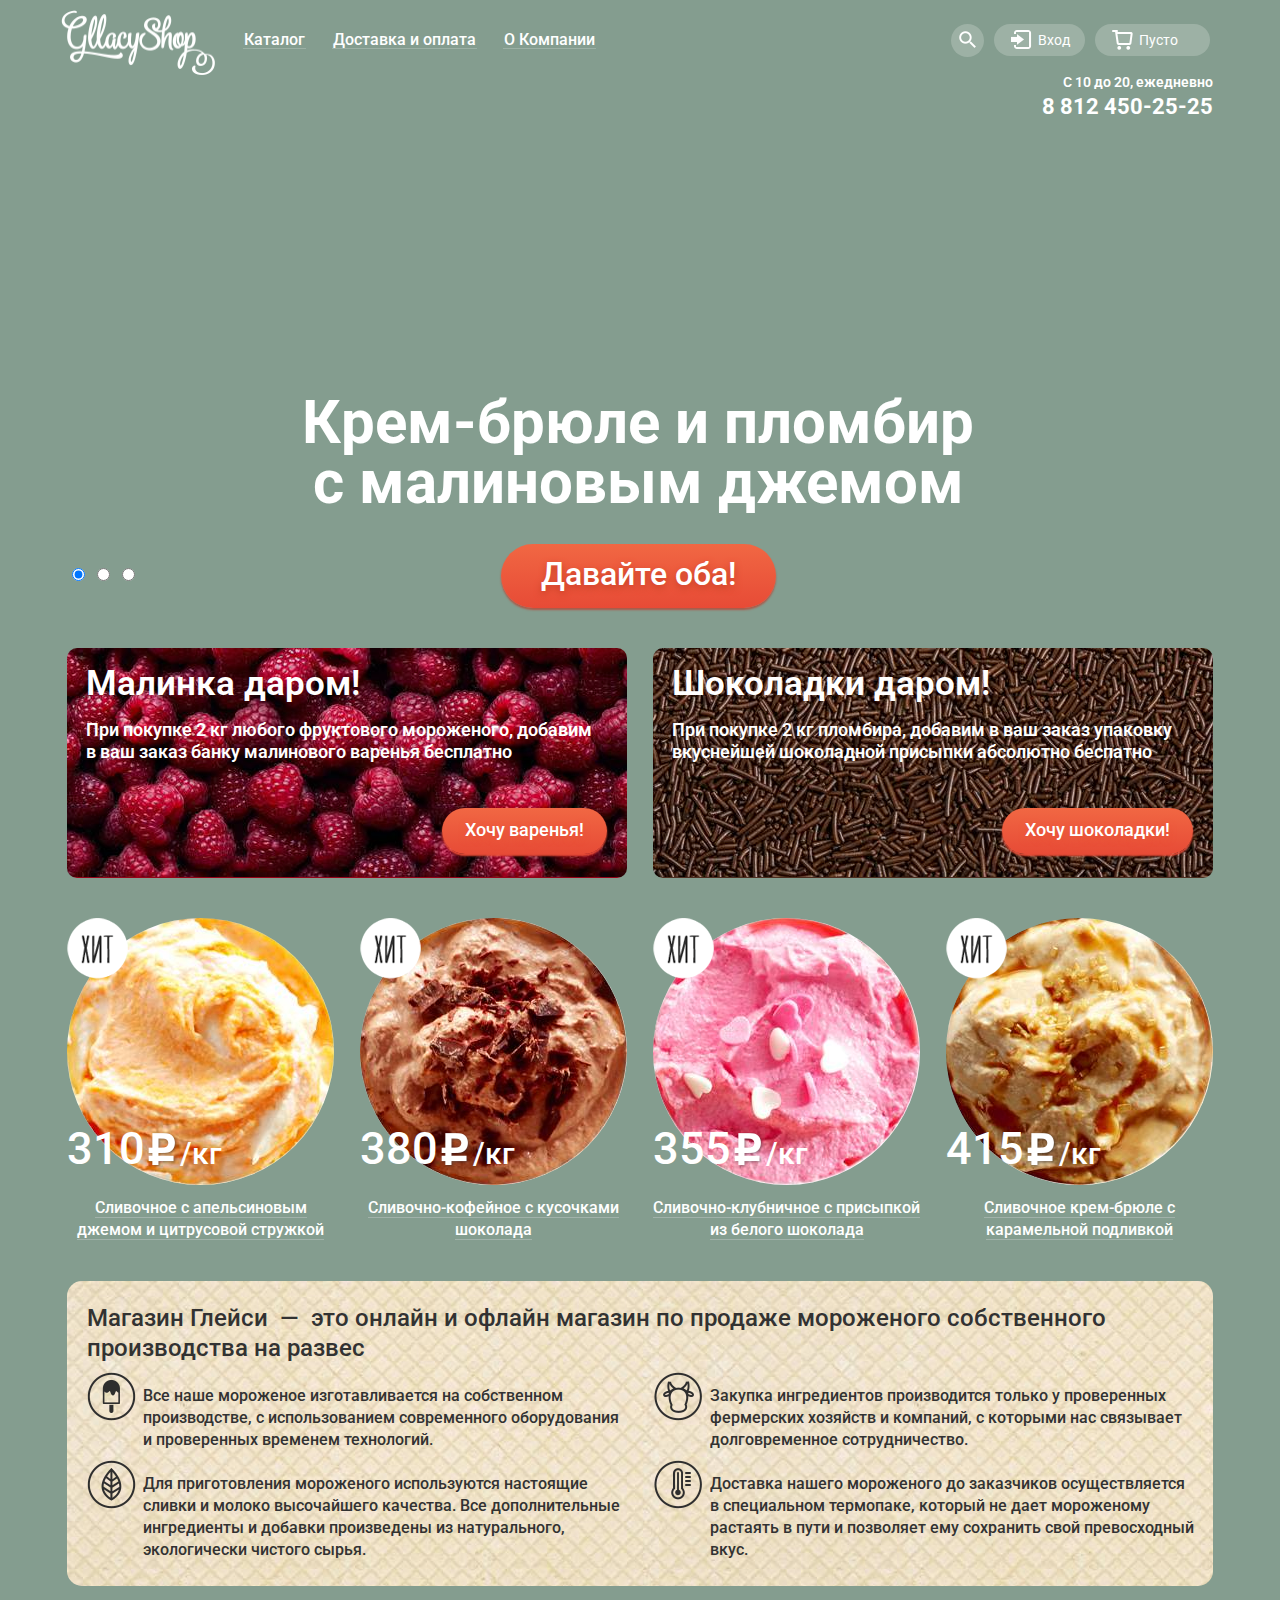
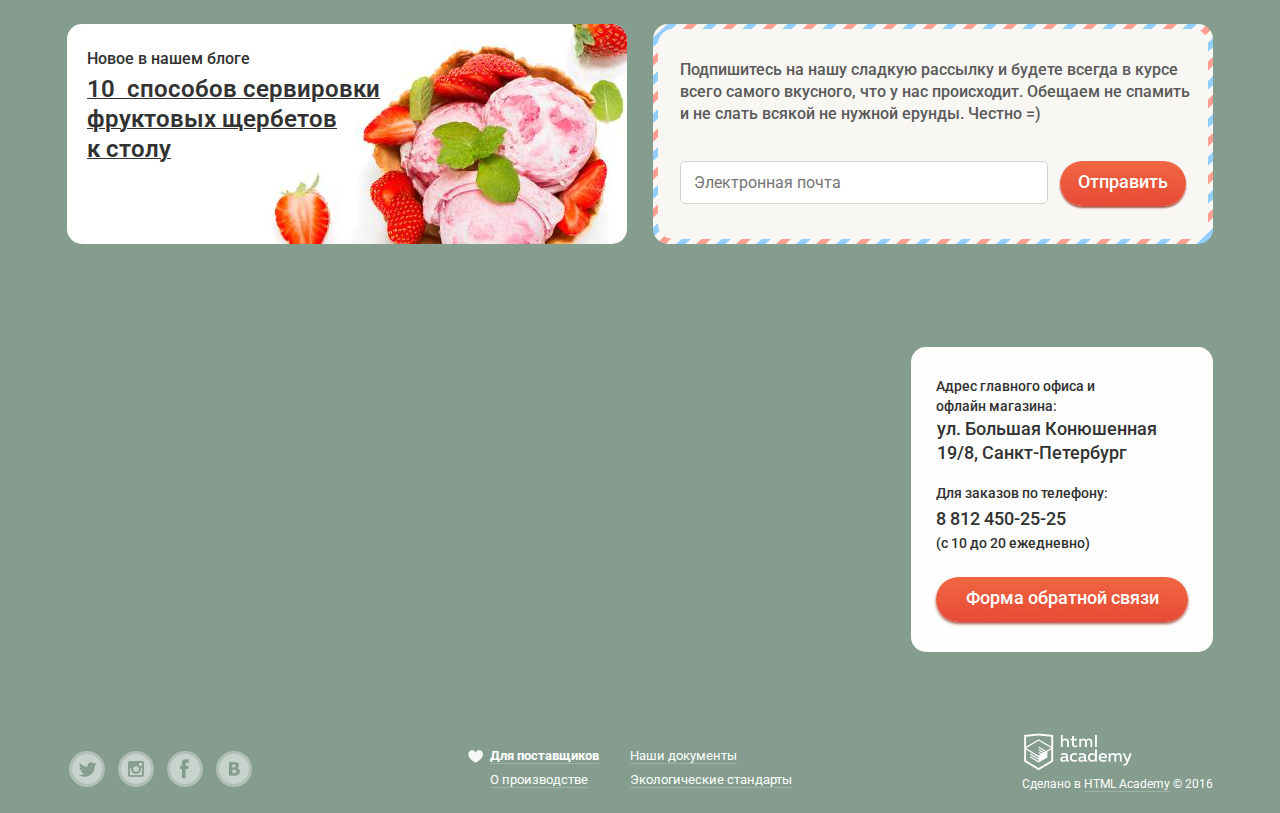
==== commit 26a0ed3e: "Исправления в меню (приведено в соотв. с каталогом)" ====
--- a/index.html
+++ b/index.html
@@ -70,7 +70,8 @@
                 <a class="search__btn" href="#" title="Поиск"></a>
                 <div class="search__popup">
                   <form class="search__form" action="#" method="get">
-                    <input class="search__input" type="search" id="search" name="search" placeholder="Что ищем?" required>
+                    <input class="search__input" type="text" id="search" name="search" required>
+                    <label class="search__label" for="search">Что ищем?</label>
                   </form>
                 </div>
               </div>
@@ -80,13 +81,24 @@
               <div class="login">
                 <a class="login__btn" href="#">Вход</a>
                 <div class="login__popup">
+
                   <form class="login__form" action="/echo" method="post">
-                    <input class="login__email" type="email" id="email" name="email" placeholder="Электронная почта" required>
-                    <input class="login__password" type="password" id="password" name="password" placeholder="Пароль" required>
-                    <input class="login__submit" type="submit" value="Войти">
-                    <div class="login__links">
-                      <a href="#">Забыли пароль?</a>
-                      <a href="#">Новая регистрация</a>
+
+                    <div class="login__email">
+                      <input class="login__email-input" type="email" id="email" name="email" required>
+                      <label class="login__email-label" for="email">Электронная почта</label>
+                    </div>
+                    
+                    <div class="login__password">
+                      <input class="login__password-input" type="password" id="password" name="password" required>
+                      <label class="login__password-label" for="email">Пароль</label>
+                    </div>
+                    <div class="login__clearfix">
+                      <input class="login__submit" type="submit" value="Войти">
+                      <div class="login__links">
+                        <a href="#">Забыли пароль?</a>
+                        <a href="#">Новая регистрация</a>
+                      </div>
                     </div>
                   </form>
                 </div>
--- a/css/style.css
+++ b/css/style.css
@@ -157,7 +157,7 @@
   line-height: 16px;
   font-family: "Roboto", Arial, sans-serif;
   background-color: #f8f7f4;
-  box-shadow: 0 20px 20px 0 rgba(0, 0, 0, 0.4);
+  box-shadow: 0 20px 20px 0 rgba(0, 0, 0, 0.3);
 }
 
 .main-nav__item--1:hover .main-nav__submenu-list {
@@ -252,6 +252,7 @@
   font-size: 14px;
   line-height: 16px;
   font-family: "Roboto", Arial, sans-serif;
+  margin-bottom: 15px;
 }
 
 .search__btn:hover {
@@ -263,6 +264,8 @@
 .search__popup {
   display: none;
   position: absolute;
+  top: 36px;
+  right: 0;
 }
 
 .search:hover .search__popup {
@@ -272,12 +275,84 @@
 }
 
 .search__form {
-  
+  width: 310px;
+  height: 44px;
+  border-radius: 5px;
+  padding: 20px 15px;
+  background-color: #f8f7f4;
+  box-shadow: 0 20px 20px 0 rgba(0, 0, 0, 0.3);
+  position: relative;
 }
 
 .search__input {
-  
-}
+  width: 310px;
+  height: 44px;
+  border-radius: 5px;
+  border: 1px solid #d3d3d2;
+  padding: 0 12px;
+  position: relative;
+  overflow: hidden;
+  white-space: nowrap;
+  text-overflow: ellipsis;
+  box-sizing: border-box;
+  font-size: 16px;
+  font-weight: 600;
+  line-height: 24px;
+  color: #323232;
+}
+
+.search__label {
+  position: absolute;
+  color: #999;
+  font-size: 14px;
+  font-weight: 400;
+  line-height: 24px;
+  top: 30px;
+  left: 28px;
+  z-index: 100;
+  overflow: hidden;
+  white-space: nowrap;
+  text-overflow: ellipsis;
+  width: 286px;
+}
+
+.search__input:hover {
+  border-color: #999999;
+  box-shadow: inset 0 0 0 1px #999999;
+}
+
+.search__input:focus {
+  border-color: #8fbdec;
+  box-shadow: inset 0 0 0 1px #8fbdec;
+  outline: none;
+}
+
+.search__input:focus + .search__label,
+.search__input:valid + .search__label {
+  position: absolute;
+  top: 4px;
+  left: 15px;
+  color: #5b9ddf;
+  font-size: 11px;
+  font-weight: 400;
+  line-height: 13px;
+}
+
+.search__input:valid {
+  border: 1px solid #d3d3d2;
+  outline: none;
+  box-shadow: none;
+}
+
+.search__input:valid + .search__label {
+  color: #999;
+}
+
+
+
+
+
+
 
 
 
@@ -309,6 +384,7 @@
   font-size: 14px;
   line-height: 16px;
   font-family: "Roboto", Arial, sans-serif;
+  margin-bottom: 15px;
 }
 
 .login__btn:hover {
@@ -320,34 +396,164 @@
 .login__popup {
   display: none;
   position: absolute;
+  clear: both;
+  top: 36px;
+  right: -5px;
+  z-index: 200;
 }
 
 .login:hover .login__popup {
   display: block;
   position: absolute;
   clear: both;
+  z-index: 100;
 }
 
 
 .login__form {
-  
-}
-
-.login__email {
-  
-}
-
+  width: 278px;
+  min-height: 214px;
+  border-radius: 5px;
+  padding: 20px;
+  padding-left: 19px;
+  padding-right: 17px;
+  background-color: #f8f7f4;
+  box-shadow: 0 20px 20px 0 rgba(0, 0, 0, 0.3);
+  position: relative;
+  box-sizing: border-box;
+}
+
+.login__email,
 .login__password {
-  
+  position: relative;
+  margin-bottom: 20px;
+}
+
+.login__email-input,
+.login__password-input {
+  width: 240px;
+  height: 44px;
+  box-sizing: border-box;
+  border-radius: 5px;
+  margin: 0 auto;
+  border: 1px solid #d3d3d2;
+  padding: 0 12px;
+  overflow: hidden;
+  white-space: nowrap;
+  text-overflow: ellipsis;
+}
+
+.login__email-label,
+.login__password-label {
+  position: absolute;
+  top: 10px;
+  left: 14px;
+  color: #999;
+  font-size: 14px;
+  font-weight: 400;
+  line-height: 24px;
+  overflow: hidden;
+  white-space: nowrap;
+  text-overflow: ellipsis;
+}
+
+.login__email-input:hover,
+.login__password-input:hover {
+  border-color: #999999;
+  box-shadow: inset 0 0 0 1px #999999;
+}
+
+.login__email-input:focus,
+.login__password-input:focus {
+  border-color: #8fbdec;
+  box-shadow: inset 0 0 0 1px #8fbdec;
+  outline: none;
+}
+
+.login__email-input:focus + .login__email-label,
+.login__email-input:valid + .login__email-label,
+.login__password-input:focus + .login__password-label,
+.login__password-input:valid + .login__password-label {
+  position: absolute;
+  top: -15px;
+  left: 15px;
+  color: #5b9ddf;
+  font-size: 11px;
+  font-weight: 400;
+  line-height: 13px;
+}
+
+.login__email-input:valid,
+.login__password-input:valid {
+  border: 1px solid #d3d3d2;
+  outline: none;
+  box-shadow: none;
+}
+
+.login__email-input:valid + .login__email-label,
+.login__password-input:valid + .login__password-label {
+  color: #999;
+}
+
+.login__clearfix::after {
+  display: table;
+  clear: both;
+  content: "";
 }
 
 .login__submit {
-  
+  float: left;
+  color: #fff;
+  font-size: 18px;
+  line-height: 24px;
+  font-weight: 500;
+  font-family: "Roboto", Arial, sans-serif;
+  text-shadow: 0 3px 7px #e9543a;
+  padding: 11px 25px;
+  padding-bottom: 12px;
+  border-radius: 50px;
+  box-shadow: 0 2px 2px 0 #e74b36;
+  background: #ec583c;
+  background: linear-gradient(to bottom, #f16743, #e74b36);
+  border: none;
+}
+
+.login__submit:hover {
+  box-shadow: 0 2px 2px #ac1000;
+  background: linear-gradient(to bottom, #f58669, #ed705e);
+}
+
+.login__submit:active {
+  box-shadow: inset 0 2px 2px #ac1000;
+  background: linear-gradient(to top, #f16743, #e74b36);
 }
 
 .login__links {
-  
-}
+  float: right;
+  width: 120px;
+  margin-top: 4px;
+}
+
+.login__links a {
+  display: inline-block;
+  vertical-align: top;
+  color: #323232;
+  text-decoration: none;
+  border-bottom: 1px solid #adacaa;
+  font-size: 13px;
+  line-height: 13px;
+  font-weight: 500;
+  font-family: "Roboto", Arial, sans-serif;
+  margin-bottom: 7px;
+}
+
+.login__links a:hover,
+.login__links a:active {
+  color: #e84d37;
+  border-color: rgba(232, 77, 55, 0.5);
+}
+
+
 
 
 
@@ -358,7 +564,6 @@
 
 .cart {
   position: relative;
-  
 }
 
 .cart__link {
@@ -373,6 +578,7 @@
   background: #9db1a5 url(../img/sprite.png) no-repeat 7px -44px;
   font-size: 14px;
   line-height: 16px;
+  font-family: "Roboto", Arial, sans-serif;
   min-width: 54px;
 }
 
@@ -383,13 +589,152 @@
   font-size: 14px;
   line-height: 16px;
   font-weight: 600;
+  font-family: "Roboto", Arial, sans-serif;
   white-space: nowrap;
   overflow: hidden;
+  display: block;
 }
 
 .cart__modal {
   display: none;
-}
+  position: absolute;
+  z-index: 200;
+  top: 36px;
+  right: 0;
+  box-sizing: border-box;
+  width: 540px;
+  min-height: 242px;
+  background-color: #f8f7f4;
+  color: #323232;
+  padding: 15px 14px;
+  box-shadow: 0 20px 20px 0 rgba(0, 0, 0, 0.3);
+  border-radius: 5px;
+}
+
+.cart:hover .cart__modal {
+  display: block;
+  position: absolute;
+  clear: both;
+}
+
+.cart__modal-table {
+  padding-bottom: 3px;
+  border-bottom: 1px solid #cacac7;
+}
+
+.cart__modal-table td {
+  padding-bottom: 10px;
+  vertical-align: top;
+}
+
+.cart__modal-del {
+  position: relative;
+  width: 10px;
+  padding-right: 13px;
+} 
+
+.cart__modal-del a {
+  text-decoration: none;
+  font-size: 26px;
+  font-weight: 300;
+  font-family: "Roboto", Arial, sans-serif;
+  line-height: 26px;
+  position: absolute;
+  top: 3px;
+  left: 0px;
+  color: #323232;
+}
+
+.cart__modal-pic{
+  padding-right: 9px;
+  padding-top: 3px;
+  vertical-align: top;
+}
+
+.cart__modal-pic img {
+  width: 33px;
+  height: 33px;
+  border-radius: 50%;
+}
+
+.cart__modal-product {
+  font-size: 13px;
+  line-height: 16px;
+  font-weight: 400;
+  font-family: "Roboto", Arial, sans-serif;
+  width: 220px;
+  vertical-align: top;
+  padding-top: 12px;
+  padding-right: 24px;
+}
+
+.cart__modal-price {
+  font-size: 13px;
+  line-height: 16px;
+  font-weight: 400;
+  font-family: "Roboto", Arial, sans-serif;
+  vertical-align: top;
+  padding-top: 12px;
+  width: 119px;
+}
+
+.cart__modal-price span {
+  color: #999;
+}
+
+.cart__modal-summary {
+  font-size: 13px;
+  line-height: 16px;
+  font-weight: 400;
+  font-family: "Roboto", Arial, sans-serif;
+  width: 65px;
+  vertical-align: top;
+  padding-top: 12px;
+}
+
+.cart__modal-total {
+  font-size: 15px;
+  line-height: 18px;
+  font-weight: 500;
+  font-family: "Roboto", Arial, sans-serif;
+  color: #333;
+  text-align: right;
+  margin-top: 14px;
+}
+
+.cart__modal-submit {
+  color: #fff;
+  font-size: 18px;
+  line-height: 24px;
+  font-weight: 500;
+  font-family: "Roboto", Arial, sans-serif;
+  text-shadow: 0 3px 7px #e9543a;
+  padding: 11px 15px;
+  padding-bottom: 12px;
+  border-radius: 30px;
+  box-shadow: 0 2px 2px 0 #e74b36;
+  background: #ec583c;
+  background: linear-gradient(to bottom, #f16743, #e74b36);
+  border: none;
+  position: absolute;
+  bottom: 20px;
+  right: 13px;
+  z-index: 300;
+  cursor: pointer;
+}
+
+.cart__modal-submit:hover {
+  box-shadow: 0 2px 2px #ac1000;
+  background: linear-gradient(to bottom, #f58669, #ed705e);
+}
+
+.cart__modal-submit:active {
+  box-shadow: inset 0 2px 2px #ac1000;
+  background: linear-gradient(to top, #f16743, #e74b36);
+}
+
+
+
 
 
 .contacts-brief {
@@ -802,7 +1147,7 @@
 
 .features {
   width: 1146px;
-  min-height: 307px;
+  min-height: 305px;
   margin: 0 auto;
   margin-bottom: 20px;
   padding: 0 27px;
@@ -814,7 +1159,7 @@
 .features__content {
   background: #efe3c8 url(../img/features-pattern.jpg);
   border-radius: 15px;
-  min-height: 307px;
+  min-height: 305px;
 }
 
 .features__head {
@@ -825,7 +1170,6 @@
   font-family: "Roboto", Arial, sans-serif;
   padding-left: 20px;
   padding-top: 22px;
-/*  font-kerning: none;*/
   margin: 0;
 }
 
@@ -836,6 +1180,7 @@
   margin-left: 20px;
   padding-left: 56px;
   padding-top: 22px;
+  position: relative;
 }
 
 .features__item:nth-child(2n+1) {
@@ -852,20 +1197,44 @@
   font-family: "Roboto", Arial, sans-serif;
 }
 
-.features__item--pic1 {
-  background: url(../img/features-icecream.png) no-repeat 0 9px;
-}
-
-.features__item--pic2 {
-  background: url(../img/features-cow.png) no-repeat 0 9px;
-}
-
-.features__item--pic3 {
-  background: url(../img/features-leaf.png) no-repeat 0 9px;
-}
-
-.features__item--pic4 {
-  background: url(../img/features-thermo.png) no-repeat 0 9px;
+.features__item--pic1::before {
+  content: "";
+  background: url(../img/sprite.png) no-repeat -10px -399px;
+  position: absolute;
+  width: 49px;
+  height: 49px;
+  top: 9px;
+  left: 0;
+}
+
+.features__item--pic2::before {
+  content: "";
+  background: url(../img/sprite.png) no-repeat -10px -330px;
+  position: absolute;
+  width: 49px;
+  height: 49px;
+  top: 9px;
+  left: 0;
+}
+
+.features__item--pic3::before {
+  content: "";
+  background: url(../img/sprite.png) no-repeat -10px -468px;
+  position: absolute;
+  width: 49px;
+  height: 49px;
+  top: 9px;
+  left: 0;
+}
+
+.features__item--pic4::before {
+  content: "";
+  background: url(../img/sprite.png) no-repeat -10px -537px;
+  position: absolute;
+  width: 49px;
+  height: 49px;
+  top: 9px;
+  left: 0;
 }
 
 
@@ -918,7 +1287,7 @@
   line-height: 22px;
   font-weight: 500;
   font-family: "Roboto", Arial, sans-serif;
-  padding-top: 22px;
+  padding-top: 24px;
   padding-left: 20px;
 }
 
@@ -926,25 +1295,24 @@
   width: 330px;
   display: inline-block;
   padding-left: 20px;
-  padding-top: 5px;
+  padding-top: 4px;
   color: #323232;
-  text-decoration: none;
-}
-
-.news__random-link h3:hover,
-.news__random-link h3:active {
+/*  text-decoration: none;*/
+}
+
+.news__random-link:hover,
+.news__random-link:active {
   color: #e84d37;
-  border-color: rgba(232, 77, 55, 0.5);
+/*  border-color: rgba(232, 77, 55, 0.5);*/
 }
 
 .news__random-link h3 {
-  color: #323232;
   font-size: 24px;
   line-height: 30px;
   font-weight: 600;
   font-family: "Roboto", Arial, sans-serif;
   margin: 0;
-  border-bottom: 2px solid #323232;
+/*  border-bottom: 2px solid #323232;*/
   display: inline;
 }
 
@@ -969,12 +1337,12 @@
   line-height: 22px;
   font-weight: 500;
   font-family: "Roboto", Arial, sans-serif;
-  padding-top: 28px;
+  padding-top: 30px;
   padding-left: 22px;
 }
 
 .news__email {
-  width: 342px;
+  width: 340px;
   height: 39px;
   border-radius: 5px;
   margin-top: 36px;
@@ -1004,7 +1372,7 @@
   background: #ec583c;
   background: linear-gradient(to bottom, #f16743, #e74b36);
   margin-top: 34px;
-  margin-left: 5px;
+  margin-left: 8px;
   border: none;
   cursor: pointer;
 }
@@ -1050,14 +1418,14 @@
   width: 1146px;
   min-height: 430px;
   margin: 0 auto;
-  margin-bottom: 14px;
+  margin-bottom: 16px;
   padding: 0 27px;
   position: relative;
 }
 
 .contacts-full__info {
   position: absolute;
-  top: 61px;
+  top: 63px;
   right: 27px;
   padding: 25px;
   width: 252px;
@@ -1112,6 +1480,7 @@
 
 .contacts-full__btn {
   margin-top: 24px;
+  margin-bottom: 5px;
   margin-left: 0px;
   padding: 9px 26px;
   padding-left: 30px;
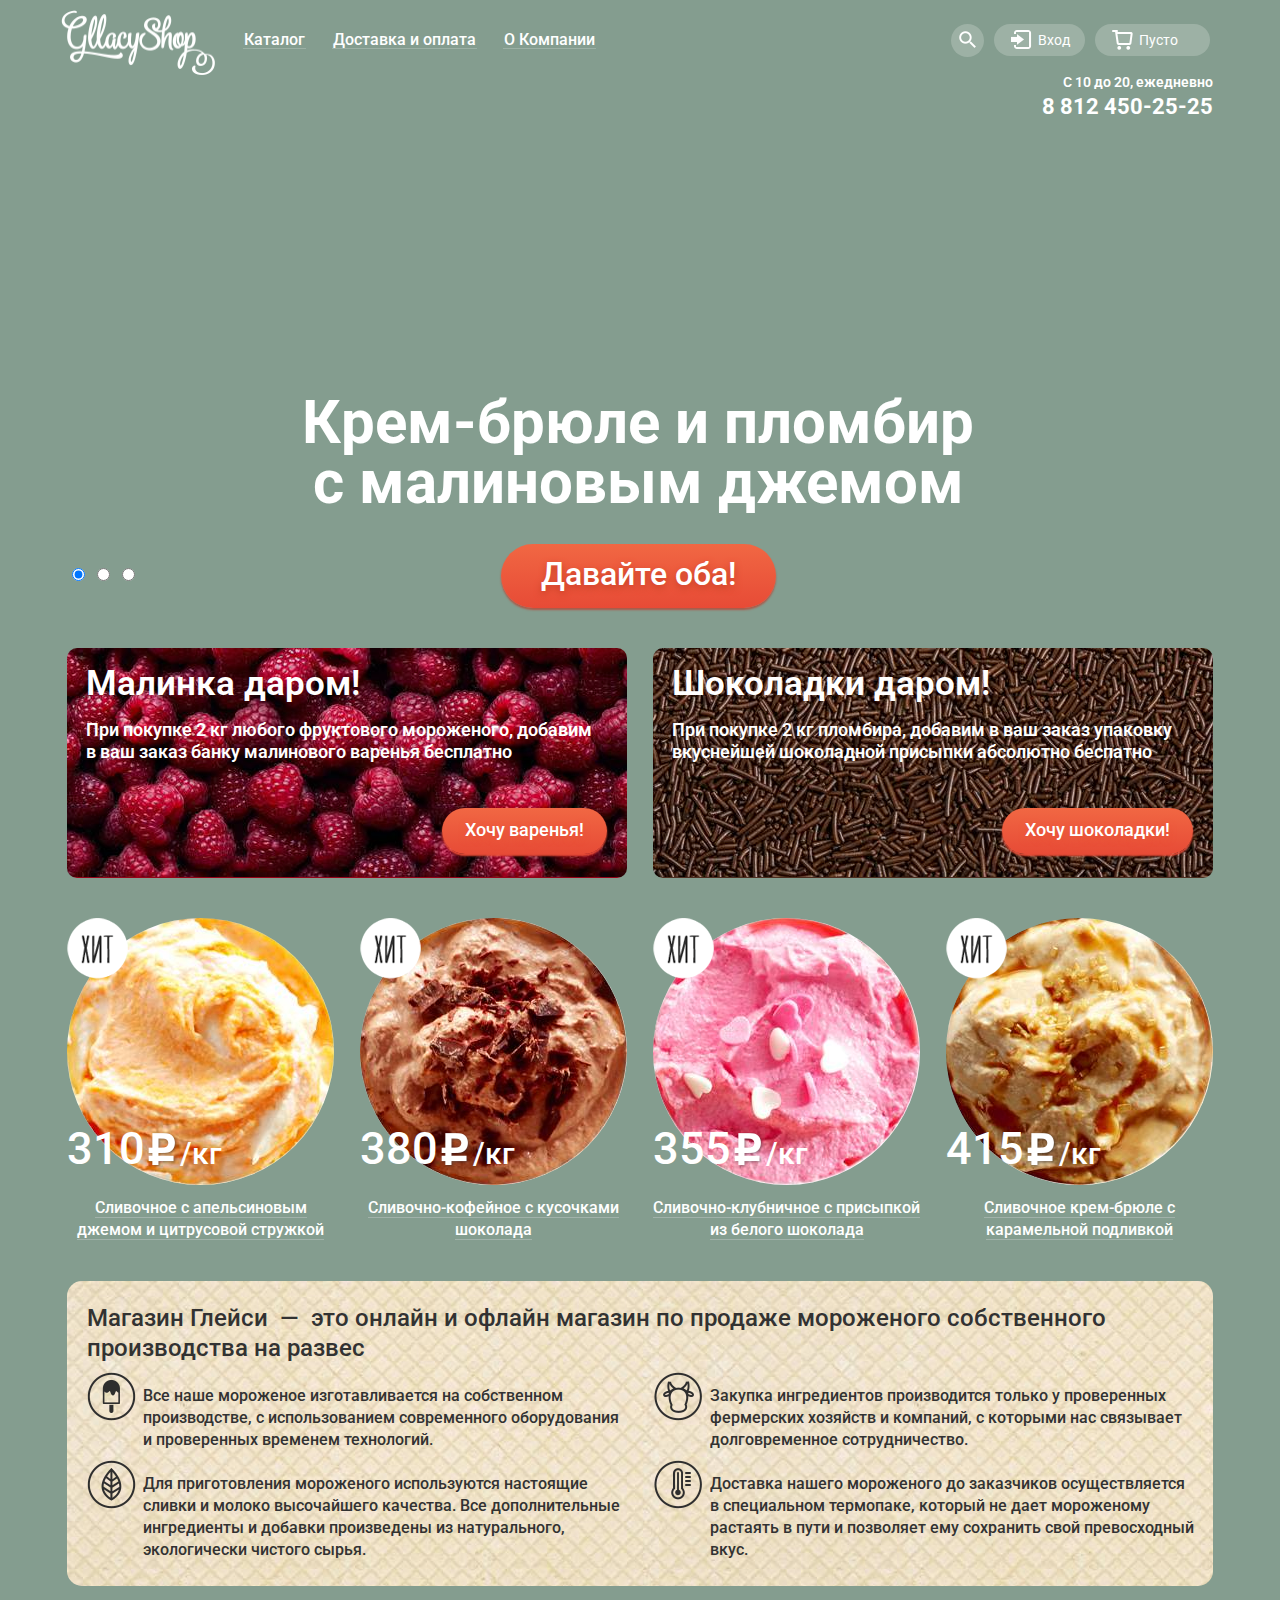
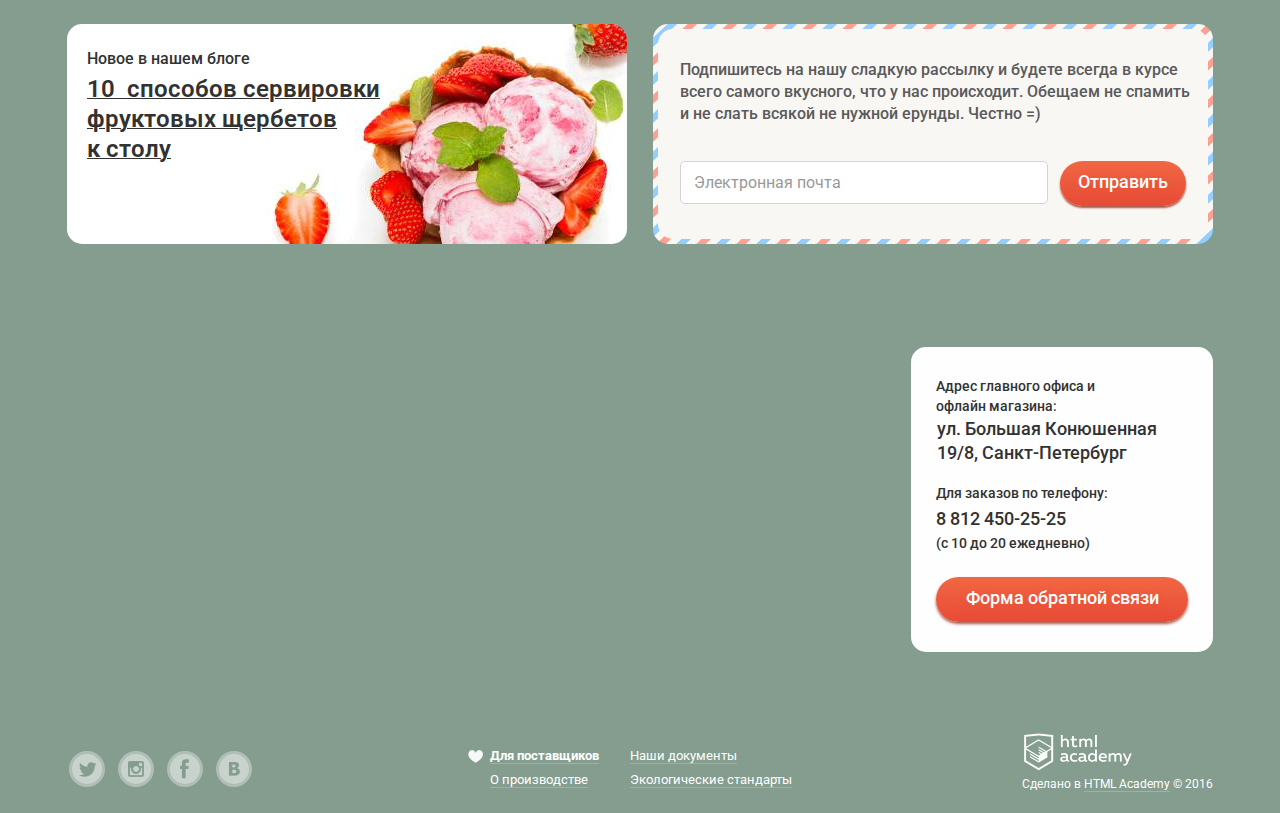
==== commit bff7b6f5: "Изменения в новостном блоке (инпут подписки)" ====
--- a/index.html
+++ b/index.html
@@ -283,7 +283,10 @@
               <p>Подпишитесь на нашу сладкую рассылку
                 и будете всегда в курсе всего самого вкусного, что у нас происходит. Обещаем не спамить и&nbsp;не&nbsp;слать всякой не нужной ерунды. Честно =) </p>
               <form action="/echo" method="post">
-                <input class="news__email" type="email" name="news-email" placeholder="Электронная почта" required>
+                <div class="news__email">
+                  <input class="news__email-input" type="email" name="news-email" id="news__email" required>
+                  <label class="news__email-label" for="news__email">Электронная почта</label>
+                </div>
                 <input class="news__submit" type="submit" value="Отправить">
               </form>
             </div>
@@ -374,13 +377,23 @@
       <p>Мы обязательно вам ответим!</p>
       
       <form class="modal-writeus__form" action="/echo" method="post">
-        <input class="modal-writeus__name" type="text" name="modal-writeus__name" placeholder="Как вас зовут?" required>
-        <input class="modal-writeus__email" type="email" name="modal-writeus__email" placeholder="Ваша почта для ответа?" required>
-        <textarea class="modal-writeus__text" name="modal-writeus__text" id="modal-writeus__text" cols="30" rows="10" placeholder="Напишите что-нибудь..."></textarea>
+        <div class="modal-writeus__name">
+          <input class="modal-writeus__name-input" type="text" name="modal-writeus__name" id="modal-writeus__name" required>
+          <label class="modal-writeus__name-label" for="modal-writeus__name">Как вас зовут?</label>
+        </div>
+        <div class="modal-writeus__email">
+          <input class="modal-writeus__email-input" type="email" name="modal-writeus__email" id="modal-writeus__email" required>
+          <label class="modal-writeus__email-label" for="modal-writeus__email">Ваша почта для ответа?</label>
+        </div>
+        <div class="modal-writeus__text">
+          <textarea class="modal-writeus__textarea" name="modal-writeus__text" id="modal-writeus__text" cols="30" rows="5" required></textarea>
+          <label class="modal-writeus__textarea-label" for="modal-writeus__text">Напишите что-нибудь...</label>
+        </div>
         <input class="modal-writeus__btn" type="submit" name="modal-writeus__submit" value="Отправить">
       </form>
       
     </div>
+    <div class="modal-overlay"></div>
     
     
     
--- a/css/style.css
+++ b/css/style.css
@@ -317,8 +317,8 @@
 }
 
 .search__input:hover {
-  border-color: #999999;
-  box-shadow: inset 0 0 0 1px #999999;
+  border-color: #999;
+  box-shadow: inset 0 0 0 1px #999;
 }
 
 .search__input:focus {
@@ -459,8 +459,8 @@
 
 .login__email-input:hover,
 .login__password-input:hover {
-  border-color: #999999;
-  box-shadow: inset 0 0 0 1px #999999;
+  border-color: #999;
+  box-shadow: inset 0 0 0 1px #999;
 }
 
 .login__email-input:focus,
@@ -516,6 +516,7 @@
   background: #ec583c;
   background: linear-gradient(to bottom, #f16743, #e74b36);
   border: none;
+  outline: none;
 }
 
 .login__submit:hover {
@@ -564,6 +565,7 @@
 
 .cart {
   position: relative;
+  padding-bottom: 15px;
 }
 
 .cart__link {
@@ -721,6 +723,7 @@
   right: 13px;
   z-index: 300;
   cursor: pointer;
+  outline: none;
 }
 
 .cart__modal-submit:hover {
@@ -1342,19 +1345,76 @@
 }
 
 .news__email {
+  position: relative;
+  display: inline-block;
+}
+
+.news__email-input {
   width: 340px;
   height: 39px;
   border-radius: 5px;
   margin-top: 36px;
   margin-left: 22px;
   border: 1px solid #d3d3d2;
-  color: #999999;
+  color: #999;
   font-size: 16px;
   line-height: 24px;
   font-weight: 400;
   font-family: "Roboto", Arial, sans-serif;
   padding-left: 13px;
   padding-right: 13px;
+  position: relative;
+  overflow: hidden;
+  white-space: nowrap;
+  text-overflow: ellipsis;
+}
+
+.news__email-label {
+  position: absolute;
+  color: #999;
+  font-size: 16px;
+  font-weight: 400;
+  line-height: 24px;
+  font-family: "Roboto", Arial, sans-serif;
+  top: 46px;
+  left: 36px;
+  z-index: 100;
+  overflow: hidden;
+  white-space: nowrap;
+  text-overflow: ellipsis;
+  width: 286px;
+}
+
+.news__email-input:hover {
+  border-color: #999999;
+  box-shadow: inset 0 0 0 1px #999999;
+}
+
+.news__email-input:focus {
+  border-color: #8fbdec;
+  box-shadow: inset 0 0 0 1px #8fbdec;
+  outline: none;
+}
+
+.news__email-input:focus + .news__email-label,
+.news__email-input:valid + .news__email-label {
+  position: absolute;
+  top: 20px;
+  left: 30px;
+  color: #5b9ddf;
+  font-size: 11px;
+  font-weight: 400;
+  line-height: 13px;
+}
+
+.news__email-input:valid {
+  border: 1px solid #d3d3d2;
+  outline: none;
+  box-shadow: none;
+}
+
+.news__email-input:valid + .news__email-label {
+  color: #999;
 }
 
 .news__submit {
@@ -1375,6 +1435,7 @@
   margin-left: 8px;
   border: none;
   cursor: pointer;
+  outline: none;
 }
 
 .news__submit:hover {
@@ -1402,14 +1463,21 @@
 
 .contacts-full {
   position: relative;
+  margin: 0 auto;
   margin-top: 40px;
+  min-width: 1200px;
+  width: 100%;
 }
 
 
 
 .contacts-full__map {
+  min-width: 1200px;
   width: 100%;
-  position: absolute;
+  height: 429px;
+  position: absolute;
+  background: url(../img/map.jpg) no-repeat center;
+  margin: 0 auto;
 }
 
 
@@ -1708,12 +1776,217 @@
 
 .modal-writeus {
   display: none;
+  position: fixed;
+  top: 100px;
+  left: 50%;
+  width: 476px;
+  min-height: 442px;
+  box-sizing: border-box;
+  background-color: #f8f7f4;
+  margin-left: -237px;
+  z-index: 1000;
+  border-radius: 5px;
+  padding: 17px 24px;
+}
+
+.modal-writeus__show {
+  display: block;
+}
+
+.modal-overlay {
+  display: none;
+  position: fixed;
+  top: 0;
+  left: 0;
+  z-index: 10;
+  width: 100%;
+  height: 100%;
+  background: rgba(0, 0, 0, 0.5);
 }
 
 .modal-writeus__close {
-  
-}
-
+  width: 22px;
+  height: 22px;
+  position: absolute;
+  top: 16px;
+  right: 12px;
+  cursor: pointer;
+}
+
+.modal-writeus__close::before,
+.modal-writeus__close::after {
+  content: "";
+  position: absolute;
+  width: 22px;
+  height: 2px;
+  background-color: #323232;
+  border-radius: 1px;
+  z-index: 2000;
+  top: 8px;
+  right: 0px;
+}
+
+.modal-writeus__close::before {
+  transform: rotate(45deg);
+}
+
+.modal-writeus__close::after {
+  transform: rotate(-45deg);
+}
+
+.modal-writeus p {
+  margin: 0;
+  color: #323232;
+  font-weight: 600;
+  font-size: 24px;
+  font-family: "Roboto", Arial, sans-serif;
+  line-height: 28px;
+  margin-bottom: 20px;
+}
+
+.modal-writeus__form {
+  position: relative;
+  padding-bottom: 50px;
+}
+
+.modal-writeus__name,
+.modal-writeus__email,
+.modal-writeus__text {
+  position: relative;
+  margin-bottom: 20px;
+  width: 267px;
+  height: 44px;
+  border-radius: 5px;
+}
+
+.modal-writeus__name-input,
+.modal-writeus__email-input,
+.modal-writeus__textarea {
+  width: 267px;
+  height: 44px;
+  border-radius: 5px;
+  border: 1px solid #d3d3d2;
+  padding: 0 14px;
+  position: absolute;
+  overflow: hidden;
+  white-space: nowrap;
+  text-overflow: ellipsis;
+  box-sizing: border-box;
+  font-size: 16px;
+  font-weight: 600;
+  line-height: 24px;
+  font-family: "Roboto", Arial, sans-serif;
+  color: #323232;
+}
+
+.modal-writeus__name-label,
+.modal-writeus__email-label,
+.modal-writeus__textarea-label {
+  position: absolute;
+  top: 10px;
+  left: 14px;
+  color: #999;
+  font-size: 16px;
+  font-weight: 400;
+  line-height: 24px;
+  font-family: "Roboto", Arial, sans-serif;
+  overflow: hidden;
+  white-space: nowrap;
+  text-overflow: ellipsis;
+}
+
+.modal-writeus__name-input:hover,
+.modal-writeus__email-input:hover,
+.modal-writeus__textarea:hover {
+  border-color: #999;
+  box-shadow: inset 0 0 0 1px #999;
+}
+
+.modal-writeus__name-input:focus,
+.modal-writeus__email-input:focus,
+.modal-writeus__textarea:focus {
+  border-color: #8fbdec;
+  box-shadow: inset 0 0 0 1px #8fbdec;
+  outline: none;
+}
+
+.modal-writeus__name-input:focus + .modal-writeus__name-label,
+.modal-writeus__name-input:valid + .modal-writeus__name-label,
+.modal-writeus__email-input:focus + .modal-writeus__email-label,
+.modal-writeus__email-input:valid + .modal-writeus__email-label,
+.modal-writeus__textarea:focus + .modal-writeus__textarea-label,
+.modal-writeus__textarea:valid + .modal-writeus__textarea-label {
+  position: absolute;
+  top: -15px;
+  left: 15px;
+  color: #5b9ddf;
+  font-size: 11px;
+  font-weight: 400;
+  line-height: 13px;
+  font-family: "Roboto", Arial, sans-serif;
+}
+
+.modal-writeus__name-input:valid,
+.modal-writeus__email-input:valid,
+.modal-writeus__textarea:valid {
+  border: 1px solid #d3d3d2;
+  outline: none;
+  box-shadow: none;
+}
+
+.modal-writeus__name-input:valid + .modal-writeus__name-label,
+.modal-writeus__email-input:valid + .modal-writeus__email-label,
+.modal-writeus__textarea:valid + .modal-writeus__textarea-label {
+  color: #999;
+}
+
+.modal-writeus__text {
+  width: 428px;
+  min-height: 155px;
+}
+
+.modal-writeus__textarea {
+  padding: 8px 14px;
+  width: 100%;
+  box-sizing: border-box;
+  min-height: 155px;
+  resize: none;
+  overflow: auto;
+  white-space: pre-wrap;
+}
+
+.modal-writeus__btn {
+  float: left;
+  color: #fff;
+  font-size: 18px;
+  line-height: 24px;
+  font-weight: 500;
+  font-family: "Roboto", Arial, sans-serif;
+  text-shadow: 0 3px 7px #e9543a;
+  padding: 11px 23px;
+  padding-bottom: 12px;
+  border-radius: 50px;
+  box-shadow: 0 2px 2px 0 #e74b36;
+  background: #ec583c;
+  background: linear-gradient(to bottom, #f16743, #e74b36);
+  border: none;
+  position: absolute;
+  bottom: 0;
+  right: 0;
+  outline: none;
+}
+
+.modal-writeus__btn:hover {
+  box-shadow: 0 2px 2px #ac1000;
+  background: linear-gradient(to bottom, #f58669, #ed705e);
+  outline: none;
+}
+
+.modal-writeus__btn:active {
+  box-shadow: inset 0 2px 2px #ac1000;
+  background: linear-gradient(to top, #f16743, #e74b36);
+  outline: none;
+}
 
 
 
@@ -2159,6 +2432,7 @@
   border: 2px solid #fff;
   margin-top: 28px;
   cursor: pointer;
+  outline: none;
 }
 
 .sorting__btn:hover {
@@ -2312,6 +2586,9 @@
 
 
 
-.catalog-content__line {
-  
-}
+
+
+
+
+
+
